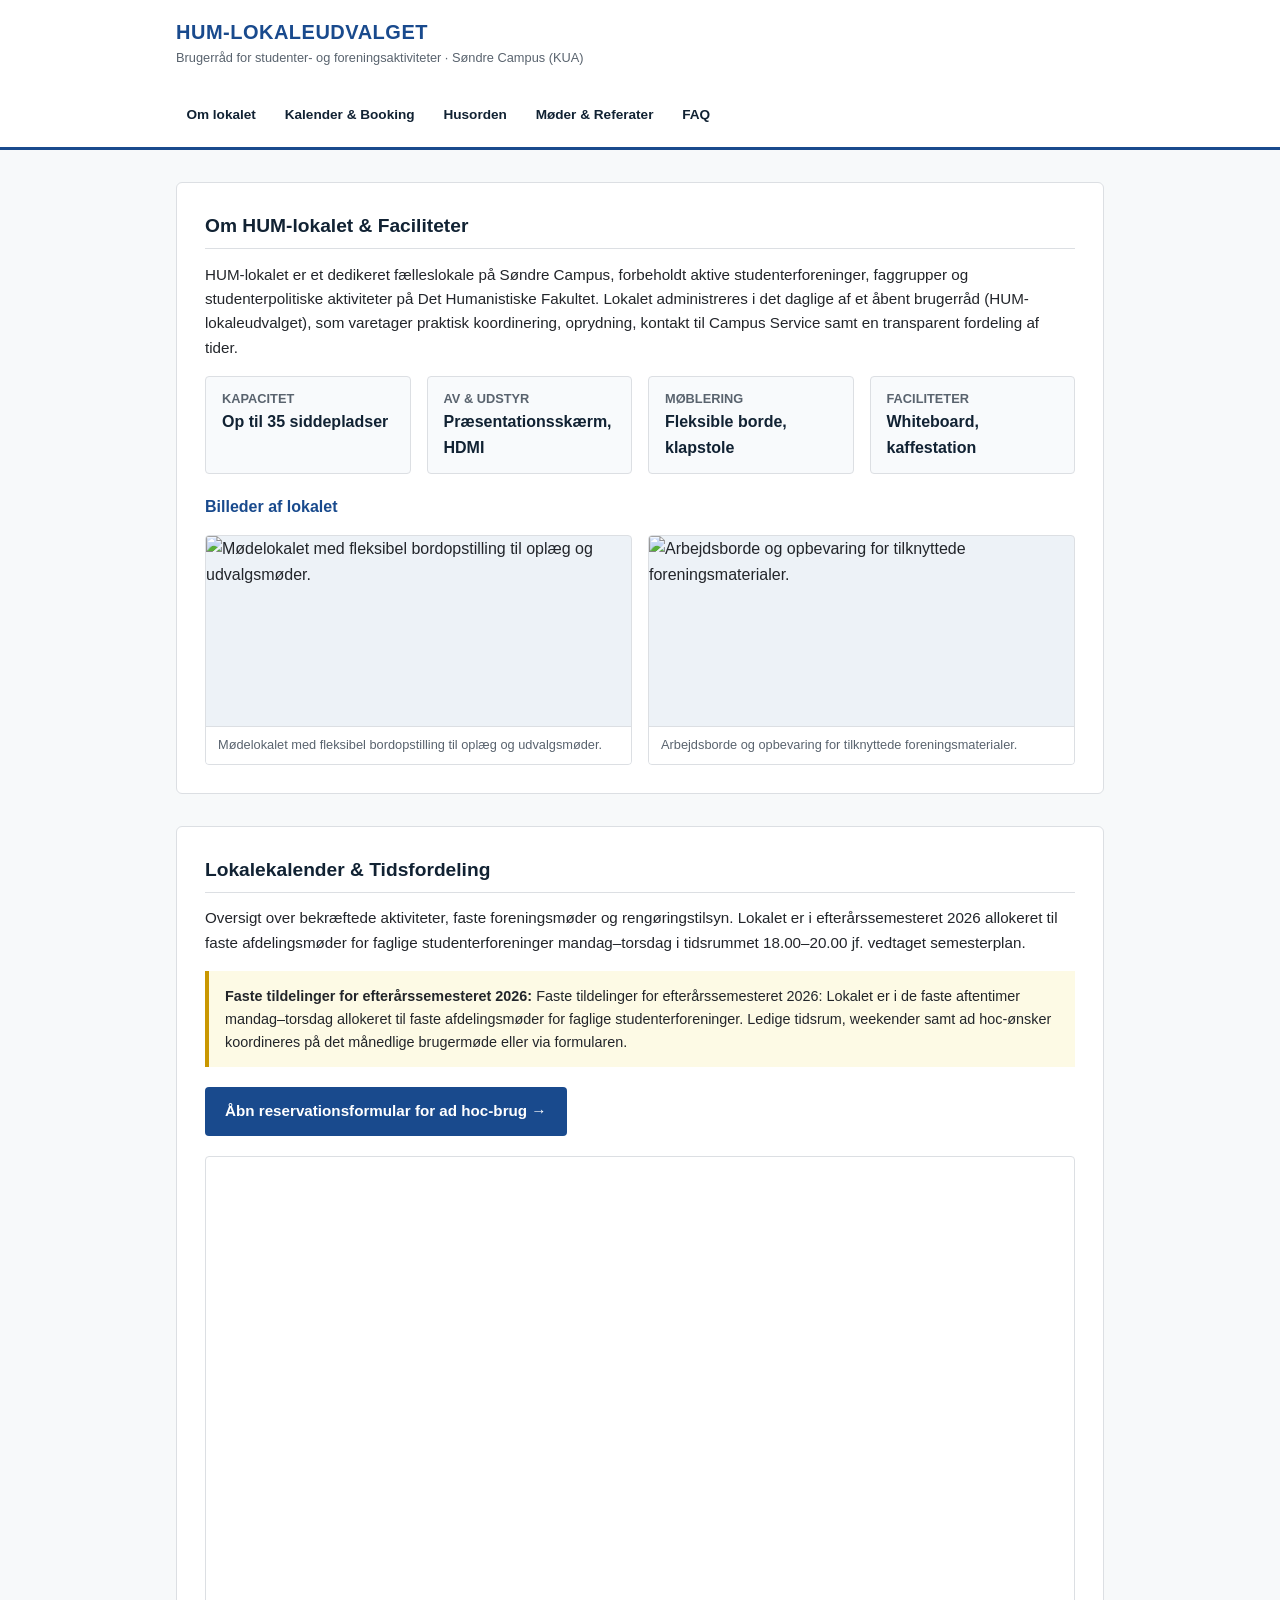
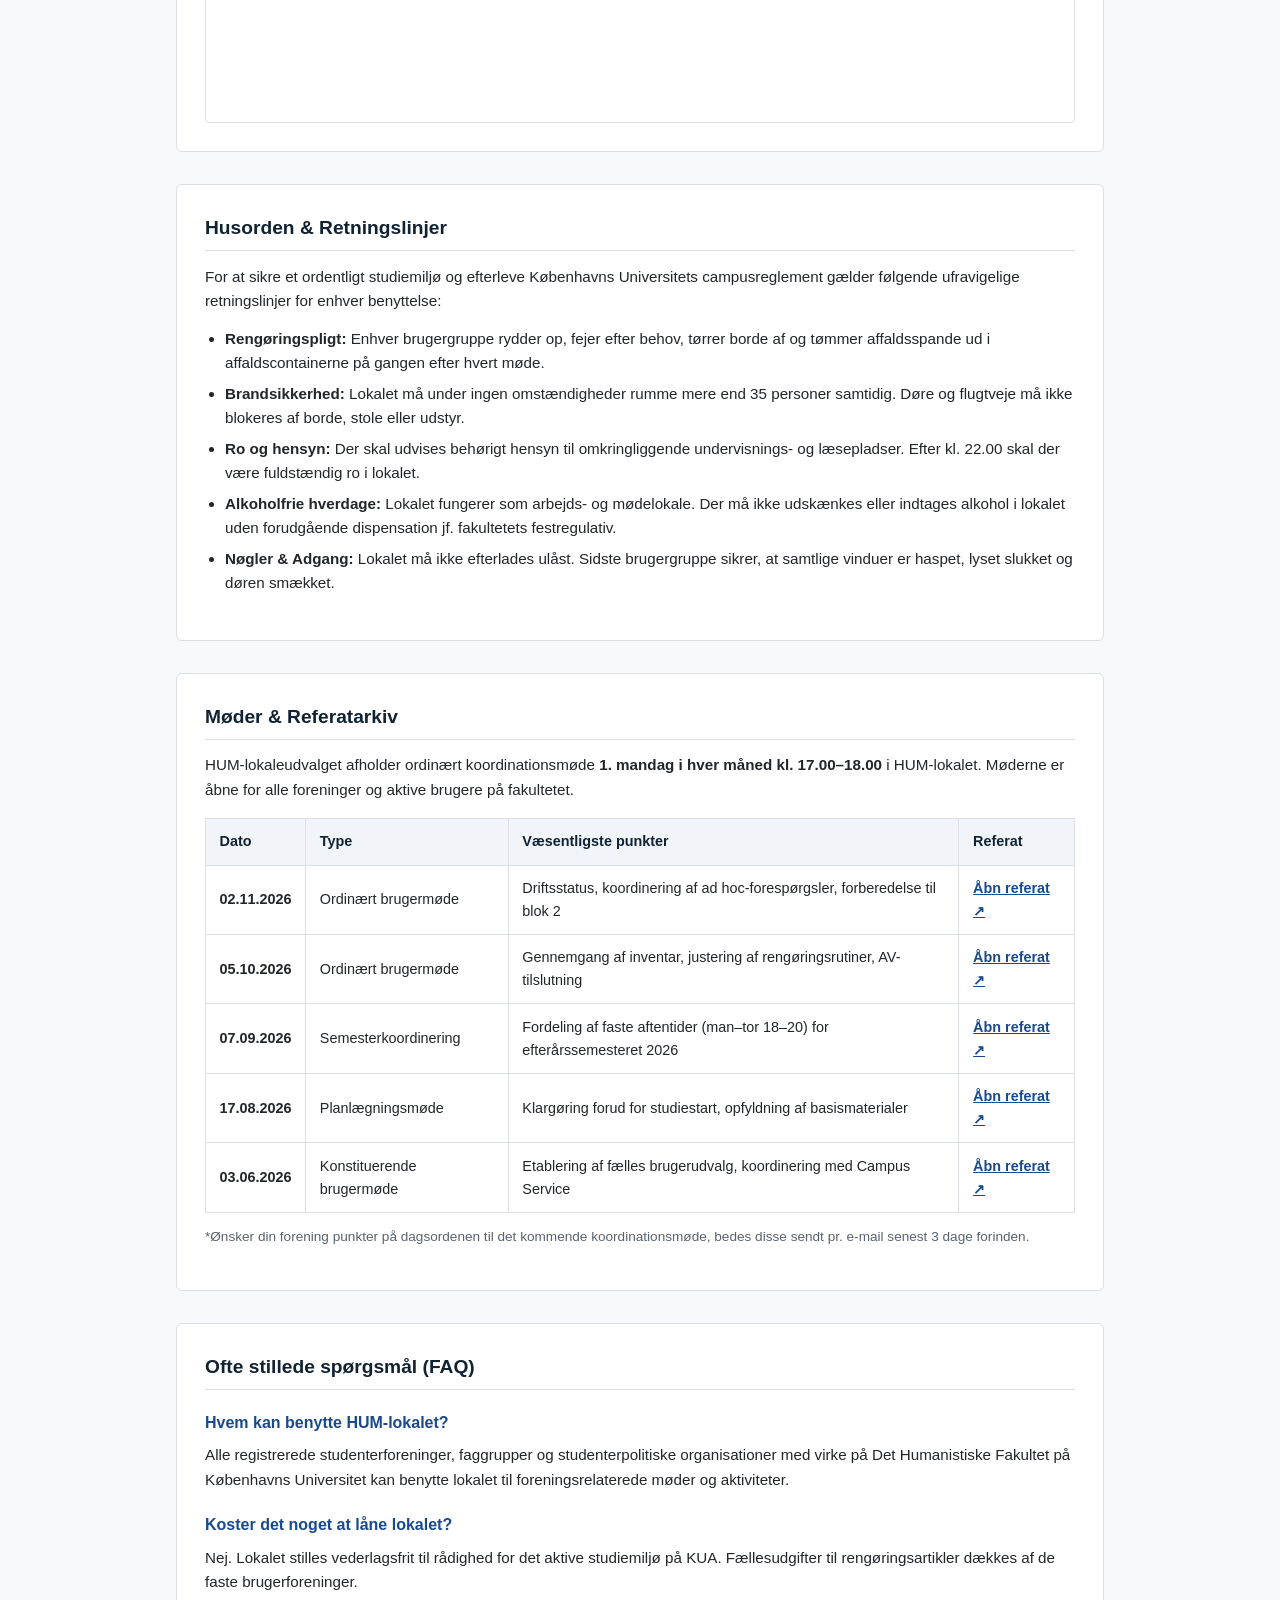
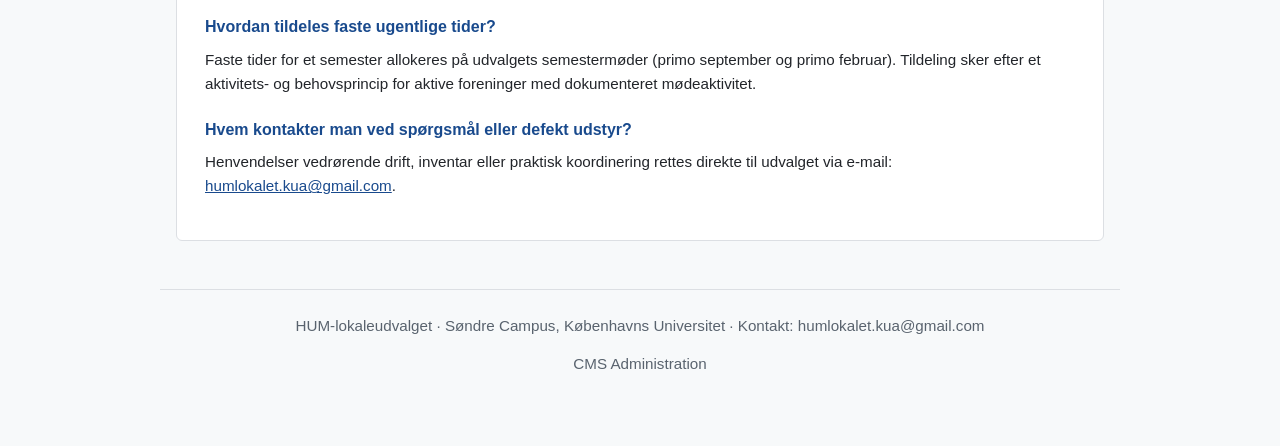
==== index.html @ 2a0978ea "Update index.html" ====
<!DOCTYPE html>
<html lang="da">
<head>
  <meta charset="UTF-8">
  <meta name="viewport" content="width=device-width, initial-scale=1.0">
  <title>HUM-lokaleudvalget | Søndre Campus (KUA)</title>
  <style>
    :root {
      --ku-blue: #194a8d;
      --ku-dark: #112233;
      --bg-light: #f7f9fa;
      --surface: #ffffff;
      --border: #dcdfe3;
      --text-main: #22252a;
      --text-muted: #59636e;
      --notice-bg: #fdfae5;
      --notice-border: #c99700;
    }

    * { box-sizing: border-box; margin: 0; padding: 0; }
    html { scroll-behavior: smooth; }
    body {
      font-family: -apple-system, BlinkMacSystemFont, "Segoe UI", Roboto, Helvetica, Arial, sans-serif;
      background-color: var(--bg-light);
      color: var(--text-main);
      line-height: 1.6;
    }

    /* HEADER & NAV */
    header {
      background: var(--surface);
      border-bottom: 3px solid var(--ku-blue);
      position: sticky;
      top: 0;
      z-index: 100;
    }
    .header-inner {
      max-width: 960px;
      margin: 0 auto;
      padding: 1rem;
      display: flex;
      justify-content: space-between;
      align-items: center;
      flex-wrap: wrap;
      gap: 1rem;
    }
    .brand h1 {
      font-size: 1.25rem;
      color: var(--ku-blue);
      text-transform: uppercase;
      letter-spacing: 0.5px;
      font-weight: 800;
    }
    .brand p {
      font-size: 0.8rem;
      color: var(--text-muted);
    }
    nav {
      display: flex;
      gap: 0.5rem;
      flex-wrap: wrap;
    }
    nav a {
      font-size: 0.85rem;
      color: var(--ku-dark);
      text-decoration: none;
      font-weight: 600;
      padding: 0.35rem 0.65rem;
      border-radius: 4px;
      transition: background 0.15s ease;
    }
    nav a:hover {
      background: #eef3f8;
      color: var(--ku-blue);
    }

    /* CONTAINER & CARDS */
    main {
      max-width: 960px;
      margin: 2rem auto;
      padding: 0 1rem;
      display: grid;
      grid-gap: 2rem;
    }
    .card {
      background: var(--surface);
      border: 1px solid var(--border);
      border-radius: 6px;
      padding: 1.75rem;
    }
    h2 {
      font-size: 1.2rem;
      color: var(--ku-dark);
      margin-bottom: 0.85rem;
      border-bottom: 1px solid var(--border);
      padding-bottom: 0.4rem;
    }
    h3 {
      font-size: 1rem;
      color: var(--ku-blue);
      margin: 1.25rem 0 0.5rem;
    }
    p { margin-bottom: 0.85rem; font-size: 0.95rem; }
    ul { margin: 0.5rem 0 1rem 1.25rem; font-size: 0.95rem; }
    li { margin-bottom: 0.4rem; }

    /* NOTICE BOX */
    .notice-box {
      background: var(--notice-bg);
      border-left: 4px solid var(--notice-border);
      padding: 0.85rem 1rem;
      font-size: 0.9rem;
      margin: 1rem 0;
    }

    /* SPECS GRID */
    .specs-grid {
      display: grid;
      grid-template-columns: repeat(auto-fit, minmax(200px, 1fr));
      gap: 1rem;
      margin: 1rem 0;
    }
    .spec-item {
      background: #f8fafc;
      border: 1px solid var(--border);
      padding: 0.75rem 1rem;
      border-radius: 4px;
    }
    .spec-item strong {
      display: block;
      font-size: 0.8rem;
      color: var(--text-muted);
      text-transform: uppercase;
    }
    .spec-item span {
      font-size: 1rem;
      font-weight: 600;
      color: var(--ku-dark);
    }

    /* GALLERI */
    .gallery-grid {
      display: grid;
      grid-template-columns: repeat(auto-fit, minmax(260px, 1fr));
      gap: 1rem;
      margin-top: 1rem;
    }
    .gallery-item {
      border: 1px solid var(--border);
      border-radius: 4px;
      overflow: hidden;
      background: #edf2f7;
    }
    .gallery-item img {
      width: 100%;
      height: 190px;
      object-fit: cover;
      display: block;
    }
    .gallery-item .caption {
      padding: 0.5rem 0.75rem;
      font-size: 0.8rem;
      color: var(--text-muted);
      background: var(--surface);
      border-top: 1px solid var(--border);
    }

    /* KALENDER */
    .calendar-container {
      position: relative;
      padding-bottom: 65%;
      height: 0;
      overflow: hidden;
      border-radius: 4px;
      border: 1px solid var(--border);
      margin-top: 1.25rem;
    }
    .calendar-container iframe {
      position: absolute;
      top: 0; left: 0; width: 100%; height: 100%; border: 0;
    }

    /* REFERATTABEL */
    .table-responsive {
      overflow-x: auto;
      margin-top: 1rem;
    }
    .meeting-table {
      width: 100%;
      border-collapse: collapse;
      font-size: 0.9rem;
      text-align: left;
    }
    .meeting-table th, .meeting-table td {
      border: 1px solid var(--border);
      padding: 0.7rem 0.85rem;
    }
    .meeting-table th {
      background: #f1f4f8;
      color: var(--ku-dark);
      font-weight: 700;
    }
    .meeting-table tr:hover {
      background: #fafbfc;
    }

    /* KNAPPER */
    .btn {
      display: inline-block;
      background: var(--ku-blue);
      color: #fff;
      padding: 0.75rem 1.25rem;
      text-decoration: none;
      border-radius: 4px;
      font-weight: 600;
      font-size: 0.95rem;
      transition: background 0.15s ease;
    }
    .btn:hover { background: #13386b; }

    footer {
      max-width: 960px;
      margin: 3rem auto 2rem;
      padding: 1.5rem 1rem;
      text-align: center;
      font-size: 0.85rem;
      color: var(--text-muted);
      border-top: 1px solid var(--border);
    }
    footer a {
      color: var(--text-muted);
      text-decoration: none;
    }
    footer a:hover {
      text-decoration: underline;
    }
  </style>
</head>
<body>

  <header>
    <div class="header-inner">
      <div class="brand">
        <h1>HUM-lokaleudvalget</h1>
        <p>Brugerråd for studenter- og foreningsaktiviteter · Søndre Campus (KUA)</p>
      </div>
      <nav>
        <a href="#om">Om lokalet</a>
        <a href="#kalender">Kalender & Booking</a>
        <a href="#reglement">Husorden</a>
        <a href="#referater">Møder & Referater</a>
        <a href="#faq">FAQ</a>
      </nav>
    </div>
  </header>

  <main>
    <!-- OM LOKALET & FACILITETER -->
    <section id="om" class="card">
      <h2>Om HUM-lokalet & Faciliteter</h2>
      <p>
        HUM-lokalet er et dedikeret fælleslokale på Søndre Campus, forbeholdt aktive studenterforeninger, faggrupper og studenterpolitiske aktiviteter på Det Humanistiske Fakultet. Lokalet administreres i det daglige af et åbent brugerråd (HUM-lokaleudvalget), som varetager praktisk koordinering, oprydning, kontakt til Campus Service samt en transparent fordeling af tider.
      </p>

      <div class="specs-grid">
        <div class="spec-item">
          <strong>Kapacitet</strong>
          <span>Op til 35 siddepladser</span>
        </div>
        <div class="spec-item">
          <strong>AV & Udstyr</strong>
          <span>Præsentationsskærm, HDMI</span>
        </div>
        <div class="spec-item">
          <strong>Møblering</strong>
          <span>Fleksible borde, klapstole</span>
        </div>
        <div class="spec-item">
          <strong>Faciliteter</strong>
          <span>Whiteboard, kaffestation</span>
        </div>
      </div>

      <h3>Billeder af lokalet</h3>
      <div class="gallery-grid" id="gallery-grid">
        <div class="gallery-item">
          <img src="https://images.unsplash.com/photo-1517502884422-41eaead166d4?auto=format&fit=crop&w=600&q=80" alt="Mødelokale opstilling">
          <div class="caption">Mødelokalet med fleksibel bordopstilling til oplæg og udvalgsmøder.</div>
        </div>
        <div class="gallery-item">
          <img src="https://images.unsplash.com/photo-1497366216548-37526070297c?auto=format&fit=crop&w=600&q=80" alt="Fællesareal">
          <div class="caption">Arbejdsborde og opbevaring for tilknyttede foreningsmaterialer.</div>
        </div>
      </div>
    </section>

    <!-- KALENDER OG BOOKING -->
    <section id="kalender" class="card">
      <h2>Lokalekalender & Tidsfordeling</h2>
      <p>
        Oversigt over bekræftede aktiviteter, faste foreningsmøder og rengøringstilsyn. Lokalet er i efterårssemesteret 2026 allokeret til faste afdelingsmøder for faglige studenterforeninger mandag–torsdag i tidsrummet 18.00–20.00 jf. vedtaget semesterplan.
      </p>
      
      <div class="notice-box" id="notice-box">
        <strong id="notice-header">Faste tildelinger for efterårssemesteret 2026:</strong> 
        <span id="notice-text">Lokalet er i de faste aftentimer mandag–torsdag allokeret til faste afdelingsmøder for faglige studenterforeninger. Ledige tidsrum, weekender samt ad hoc-ønsker koordineres på det månedlige brugermøde eller via formularen.</span>
      </div>

      <div style="margin: 1.25rem 0;">
        <a href="https://calendar.google.com" id="booking-btn" target="_blank" rel="noopener" class="btn">
          Åbn reservationsformular for ad hoc-brug →
        </a>
      </div>

      <div class="calendar-container">
        <iframe id="calendar-iframe" src="https://calendar.google.com/calendar/embed?src=humlokalet.kua%40gmail.com&ctz=Europe%2FCopenhagen" style="border: 0" width="800" height="600" frameborder="0" scrolling="no"></iframe>
      </div>
    </section>

    <!-- HUSORDEN OG REGLEMENT -->
    <section id="reglement" class="card">
      <h2>Husorden & Retningslinjer</h2>
      <p>For at sikre et ordentligt studiemiljø og efterleve Københavns Universitets campusreglement gælder følgende ufravigelige retningslinjer for enhver benyttelse:</p>
      <ul>
        <li><strong>Rengøringspligt:</strong> Enhver brugergruppe rydder op, fejer efter behov, tørrer borde af og tømmer affaldsspande ud i affaldscontainerne på gangen efter hvert møde.</li>
        <li><strong>Brandsikkerhed:</strong> Lokalet må under ingen omstændigheder rumme mere end 35 personer samtidig. Døre og flugtveje må ikke blokeres af borde, stole eller udstyr.</li>
        <li><strong>Ro og hensyn:</strong> Der skal udvises behørigt hensyn til omkringliggende undervisnings- og læsepladser. Efter kl. 22.00 skal der være fuldstændig ro i lokalet.</li>
        <li><strong>Alkoholfrie hverdage:</strong> Lokalet fungerer som arbejds- og mødelokale. Der må ikke udskænkes eller indtages alkohol i lokalet uden forudgående dispensation jf. fakultetets festregulativ.</li>
        <li><strong>Nøgler & Adgang:</strong> Lokalet må ikke efterlades ulåst. Sidste brugergruppe sikrer, at samtlige vinduer er haspet, lyset slukket og døren smækket.</li>
      </ul>
    </section>

    <!-- MØDER OG REFERATER -->
    <section id="referater" class="card">
      <h2>Møder & Referatarkiv</h2>
      <p>
        HUM-lokaleudvalget afholder ordinært koordinationsmøde <strong>1. mandag i hver måned kl. 17.00–18.00</strong> i HUM-lokalet. Møderne er åbne for alle foreninger og aktive brugere på fakultetet.
      </p>

      <div class="table-responsive">
        <table class="meeting-table">
          <thead>
            <tr>
              <th>Dato</th>
              <th>Type</th>
              <th>Væsentligste punkter</th>
              <th>Referat</th>
            </tr>
          </thead>
          <tbody id="referater-body">
            <tr>
              <td><strong>02.11.2026</strong></td>
              <td>Ordinært brugermøde</td>
              <td>Driftsstatus, koordinering af ad hoc-forespørgsler, forberedelse til blok 2</td>
              <td><a href="https://docs.google.com" target="_blank" rel="noopener" style="color: var(--ku-blue); font-weight: 600;">Åbn referat ↗</a></td>
            </tr>
            <tr>
              <td><strong>05.10.2026</strong></td>
              <td>Ordinært brugermøde</td>
              <td>Gennemgang af inventar, justering af rengøringsrutiner, AV-tilslutning</td>
              <td><a href="https://docs.google.com" target="_blank" rel="noopener" style="color: var(--ku-blue); font-weight: 600;">Åbn referat ↗</a></td>
            </tr>
            <tr>
              <td><strong>07.09.2026</strong></td>
              <td>Semesterkoordinering</td>
              <td>Fordeling af faste aftentider (man–tor 18–20) for efterårssemesteret 2026</td>
              <td><a href="https://docs.google.com" target="_blank" rel="noopener" style="color: var(--ku-blue); font-weight: 600;">Åbn referat ↗</a></td>
            </tr>
            <tr>
              <td><strong>17.08.2026</strong></td>
              <td>Planlægningsmøde</td>
              <td>Klargøring forud for studiestart, opfyldning af basismaterialer</td>
              <td><a href="https://docs.google.com" target="_blank" rel="noopener" style="color: var(--ku-blue); font-weight: 600;">Åbn referat ↗</a></td>
            </tr>
            <tr>
              <td><strong>03.06.2026</strong></td>
              <td>Konstituerende brugermøde</td>
              <td>Etablering af fælles brugerudvalg, koordinering med Campus Service</td>
              <td><a href="https://docs.google.com" target="_blank" rel="noopener" style="color: var(--ku-blue); font-weight: 600;">Åbn referat ↗</a></td>
            </tr>
          </tbody>
        </table>
      </div>
      <p style="font-size: 0.85rem; color: var(--text-muted); margin-top: 0.85rem;">
        *Ønsker din forening punkter på dagsordenen til det kommende koordinationsmøde, bedes disse sendt pr. e-mail senest 3 dage forinden.
      </p>
    </section>

    <!-- FAQ -->
    <section id="faq" class="card">
      <h2>Ofte stillede spørgsmål (FAQ)</h2>
      
      <h3>Hvem kan benytte HUM-lokalet?</h3>
      <p>Alle registrerede studenterforeninger, faggrupper og studenterpolitiske organisationer med virke på Det Humanistiske Fakultet på Københavns Universitet kan benytte lokalet til foreningsrelaterede møder og aktiviteter.</p>

      <h3>Koster det noget at låne lokalet?</h3>
      <p>Nej. Lokalet stilles vederlagsfrit til rådighed for det aktive studiemiljø på KUA. Fællesudgifter til rengøringsartikler dækkes af de faste brugerforeninger.</p>

      <h3>Hvordan tildeles faste ugentlige tider?</h3>
      <p>Faste tider for et semester allokeres på udvalgets semestermøder (primo september og primo februar). Tildeling sker efter et aktivitets- og behovsprincip for aktive foreninger med dokumenteret mødeaktivitet.</p>

      <h3>Hvem kontakter man ved spørgsmål eller defekt udstyr?</h3>
      <p>Henvendelser vedrørende drift, inventar eller praktisk koordinering rettes direkte til udvalget via e-mail: <a href="mailto:humlokalet.kua@gmail.com" style="color: var(--ku-blue);">humlokalet.kua@gmail.com</a>.</p>
    </section>
  </main>

  <footer>
    <p>HUM-lokaleudvalget · Søndre Campus, Københavns Universitet · Kontakt: humlokalet.kua@gmail.com</p>
    <p style="margin-top: 0.35rem;"><a href="./admin/">CMS Administration</a></p>
  </footer>

  <script>
    // Henter data fra content/data.json administreret via Sveltia CMS
    fetch('./content/data.json')
      .then(response => {
        if (!response.ok) throw new Error('Datafil ikke tilgængelig');
        return response.json();
      })
      .then(data => {
        // 1. Vigtig meddelelse
        if (data.notice && document.getElementById('notice-text')) {
          document.getElementById('notice-text').innerText = data.notice;
        }

        // 2. Bookinglink
        if (data.booking_url && document.getElementById('booking-btn')) {
          document.getElementById('booking-btn').href = data.booking_url;
        }

        // 3. Referatliste
        if (data.referater && data.referater.length > 0 && document.getElementById('referater-body')) {
          const tbody = document.getElementById('referater-body');
          tbody.innerHTML = data.referater.map(r => `
            <tr>
              <td><strong>${r.date}</strong></td>
              <td>${r.type}</td>
              <td>${r.summary}</td>
              <td><a href="${r.url}" target="_blank" rel="noopener" style="color: var(--ku-blue); font-weight: 600;">Åbn referat ↗</a></td>
            </tr>
          `).join('');
        }

        // 4. Billedgalleri
        if (data.gallery && data.gallery.length > 0 && document.getElementById('gallery-grid')) {
          const gallery = document.getElementById('gallery-grid');
          gallery.innerHTML = data.gallery.map(item => `
            <div class="gallery-item">
              <img src="${item.image}" alt="${item.caption || 'Foto af HUM-lokalet'}">
              <div class="caption">${item.caption || ''}</div>
            </div>
          `).join('');
        }
      })
      .catch(err => {
        // Kører fejlfrit videre med det indbyggede statiske HTML-indhold
        console.log('Viser statisk fallback-indhold:', err);
      });
  </script>

</body>
</html>
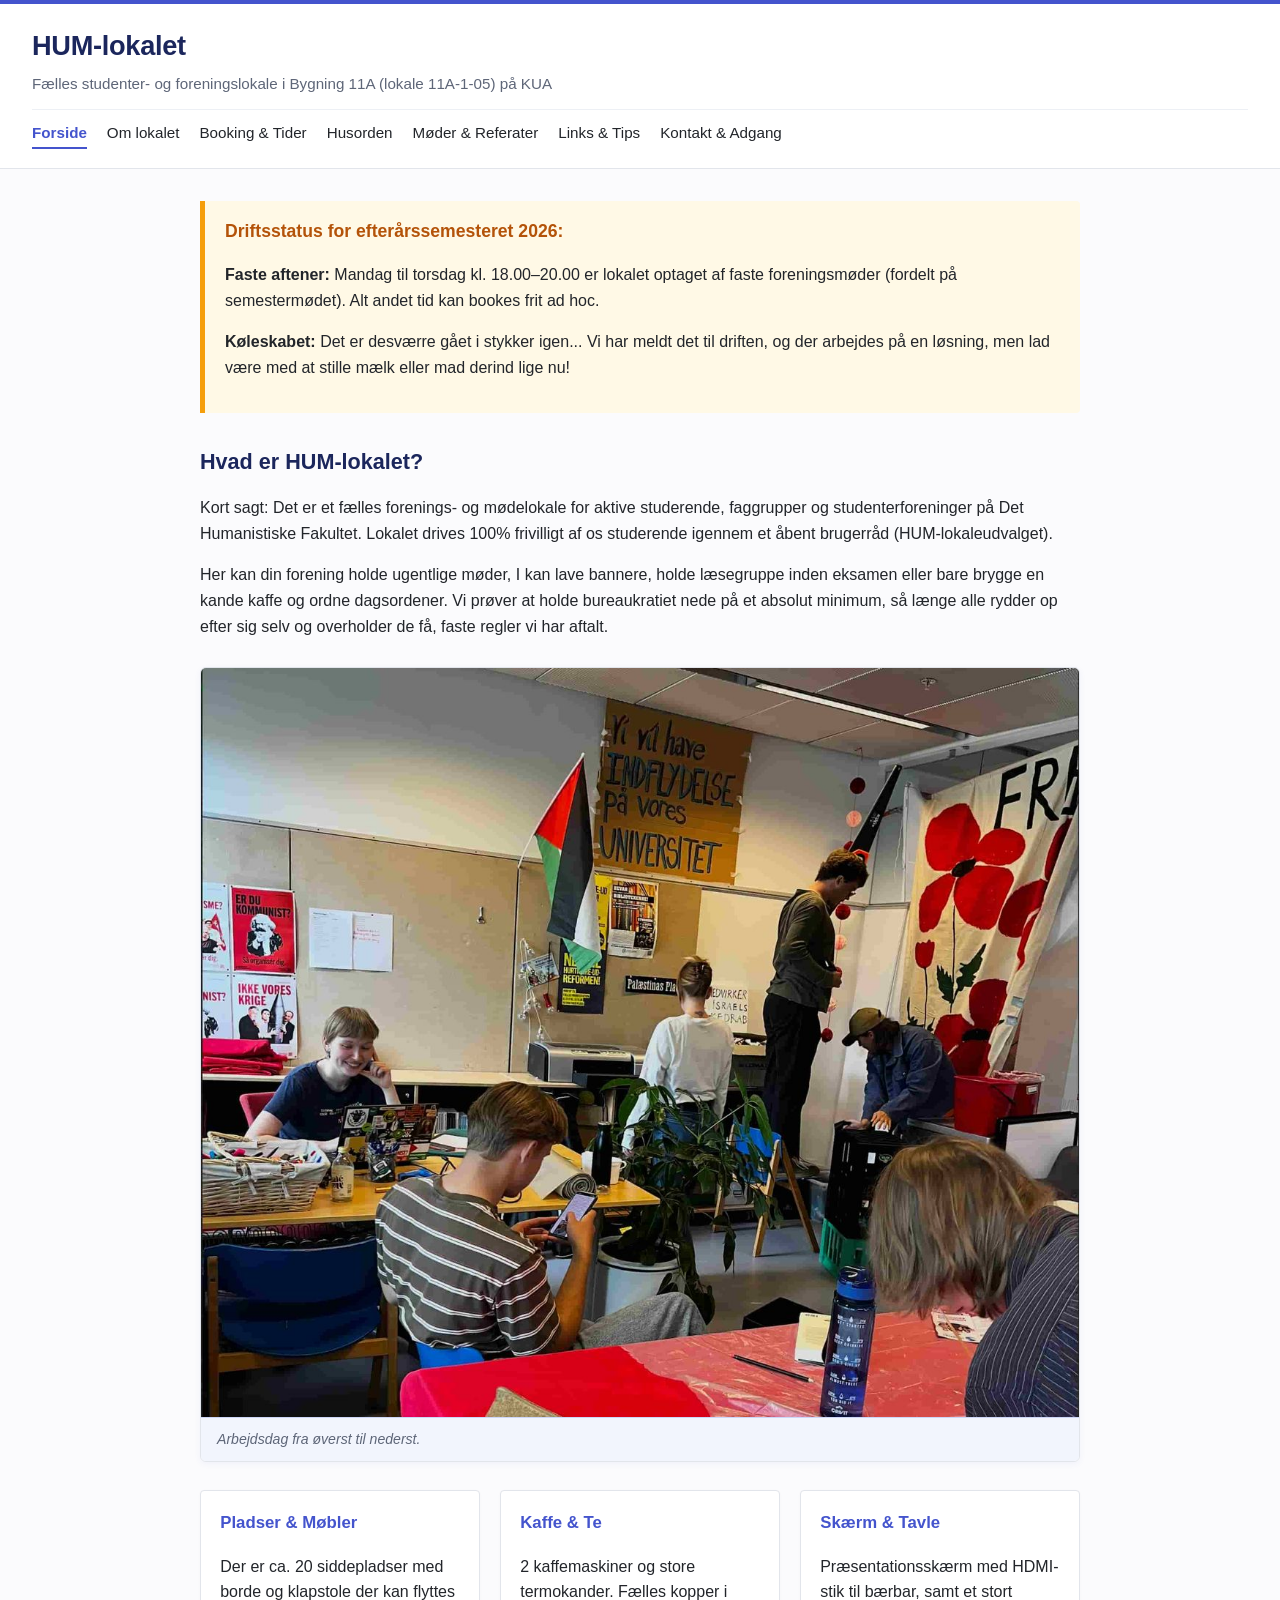
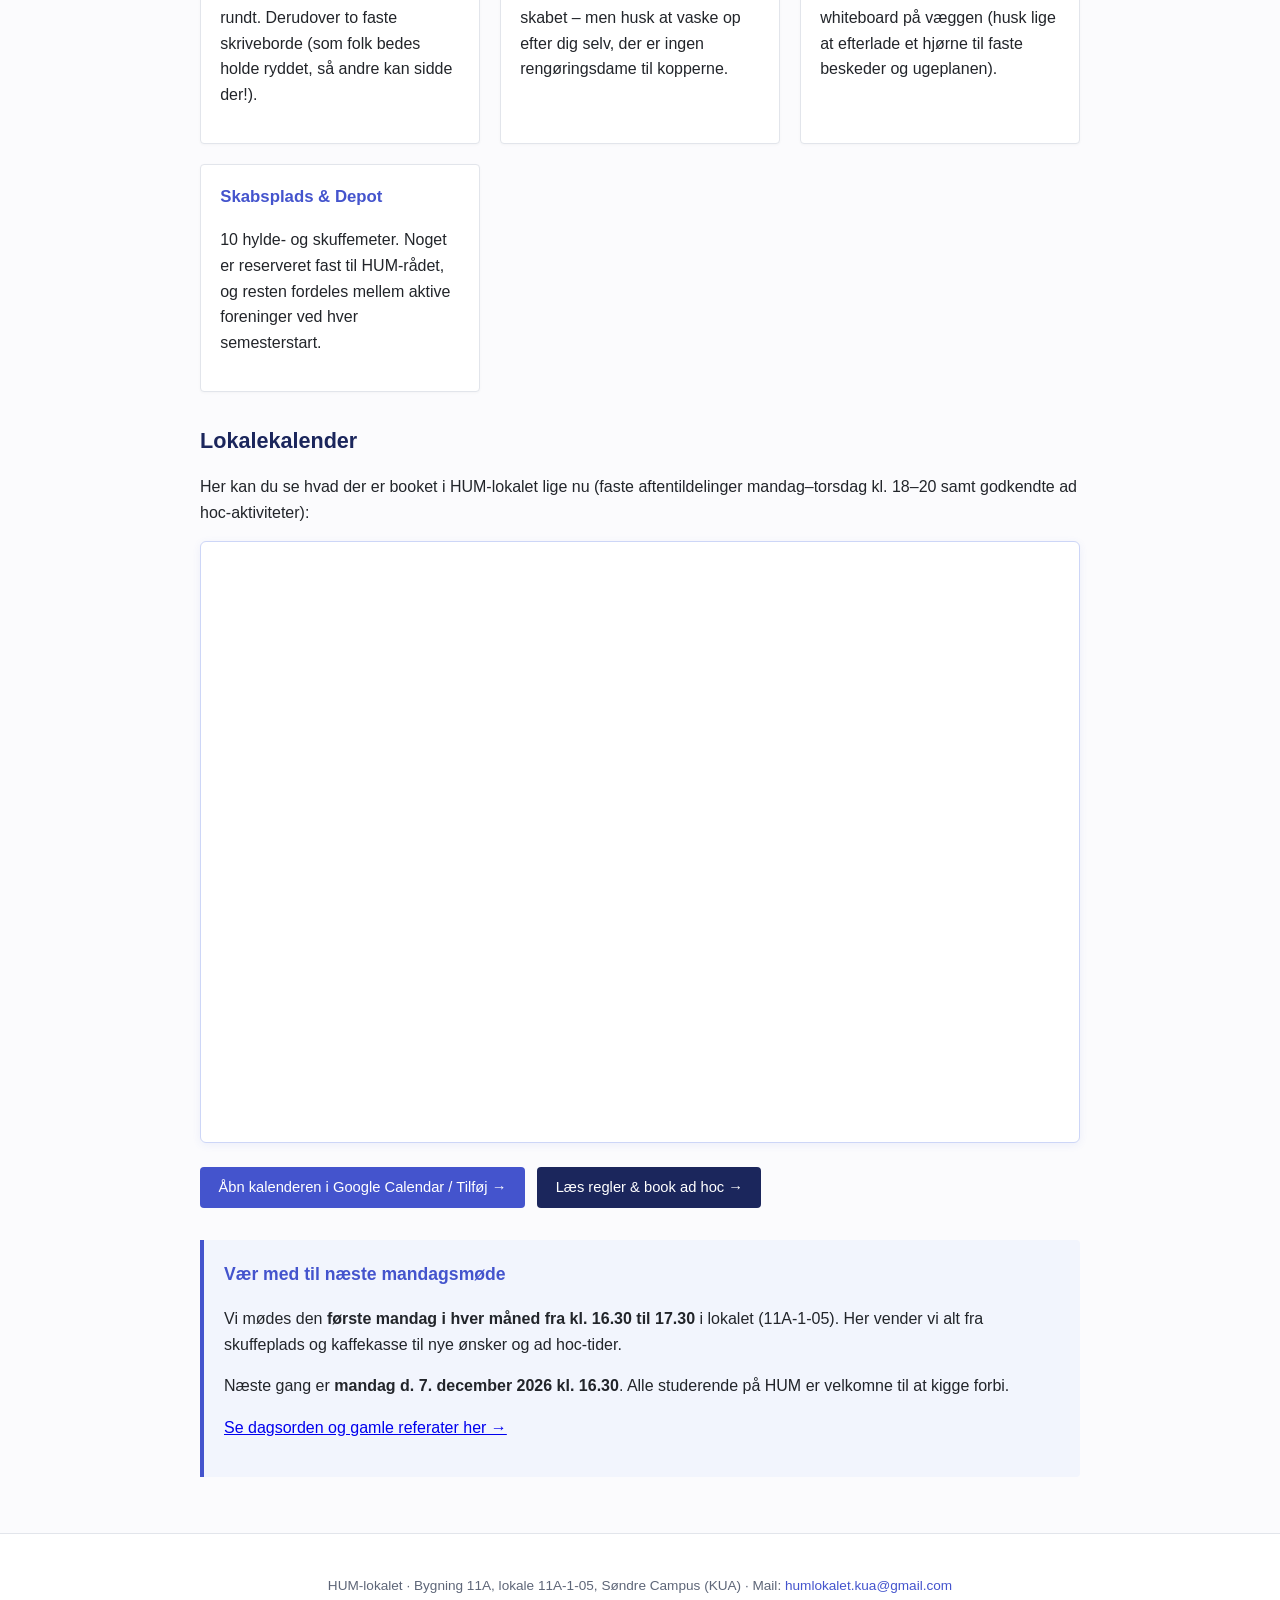
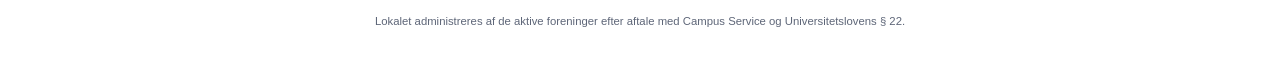
==== commit d99ae30e: "Etablér opdateret platform for HUM-lokalet (11A-1-05): flad struktur, blå visuel profil, integreret " ====
--- a/index.html
+++ b/index.html
@@ -2,460 +2,94 @@
 <html lang="da">
 <head>
   <meta charset="UTF-8">
+  <title>HUM-lokalet · Bygning 11A-1-05 · Søndre Campus (KUA)</title>
   <meta name="viewport" content="width=device-width, initial-scale=1.0">
-  <title>HUM-lokaleudvalget | Søndre Campus (KUA)</title>
-  <style>
-    :root {
-      --ku-blue: #194a8d;
-      --ku-dark: #112233;
-      --bg-light: #f7f9fa;
-      --surface: #ffffff;
-      --border: #dcdfe3;
-      --text-main: #22252a;
-      --text-muted: #59636e;
-      --notice-bg: #fdfae5;
-      --notice-border: #c99700;
-    }
-
-    * { box-sizing: border-box; margin: 0; padding: 0; }
-    html { scroll-behavior: smooth; }
-    body {
-      font-family: -apple-system, BlinkMacSystemFont, "Segoe UI", Roboto, Helvetica, Arial, sans-serif;
-      background-color: var(--bg-light);
-      color: var(--text-main);
-      line-height: 1.6;
-    }
-
-    /* HEADER & NAV */
-    header {
-      background: var(--surface);
-      border-bottom: 3px solid var(--ku-blue);
-      position: sticky;
-      top: 0;
-      z-index: 100;
-    }
-    .header-inner {
-      max-width: 960px;
-      margin: 0 auto;
-      padding: 1rem;
-      display: flex;
-      justify-content: space-between;
-      align-items: center;
-      flex-wrap: wrap;
-      gap: 1rem;
-    }
-    .brand h1 {
-      font-size: 1.25rem;
-      color: var(--ku-blue);
-      text-transform: uppercase;
-      letter-spacing: 0.5px;
-      font-weight: 800;
-    }
-    .brand p {
-      font-size: 0.8rem;
-      color: var(--text-muted);
-    }
-    nav {
-      display: flex;
-      gap: 0.5rem;
-      flex-wrap: wrap;
-    }
-    nav a {
-      font-size: 0.85rem;
-      color: var(--ku-dark);
-      text-decoration: none;
-      font-weight: 600;
-      padding: 0.35rem 0.65rem;
-      border-radius: 4px;
-      transition: background 0.15s ease;
-    }
-    nav a:hover {
-      background: #eef3f8;
-      color: var(--ku-blue);
-    }
-
-    /* CONTAINER & CARDS */
-    main {
-      max-width: 960px;
-      margin: 2rem auto;
-      padding: 0 1rem;
-      display: grid;
-      grid-gap: 2rem;
-    }
-    .card {
-      background: var(--surface);
-      border: 1px solid var(--border);
-      border-radius: 6px;
-      padding: 1.75rem;
-    }
-    h2 {
-      font-size: 1.2rem;
-      color: var(--ku-dark);
-      margin-bottom: 0.85rem;
-      border-bottom: 1px solid var(--border);
-      padding-bottom: 0.4rem;
-    }
-    h3 {
-      font-size: 1rem;
-      color: var(--ku-blue);
-      margin: 1.25rem 0 0.5rem;
-    }
-    p { margin-bottom: 0.85rem; font-size: 0.95rem; }
-    ul { margin: 0.5rem 0 1rem 1.25rem; font-size: 0.95rem; }
-    li { margin-bottom: 0.4rem; }
-
-    /* NOTICE BOX */
-    .notice-box {
-      background: var(--notice-bg);
-      border-left: 4px solid var(--notice-border);
-      padding: 0.85rem 1rem;
-      font-size: 0.9rem;
-      margin: 1rem 0;
-    }
-
-    /* SPECS GRID */
-    .specs-grid {
-      display: grid;
-      grid-template-columns: repeat(auto-fit, minmax(200px, 1fr));
-      gap: 1rem;
-      margin: 1rem 0;
-    }
-    .spec-item {
-      background: #f8fafc;
-      border: 1px solid var(--border);
-      padding: 0.75rem 1rem;
-      border-radius: 4px;
-    }
-    .spec-item strong {
-      display: block;
-      font-size: 0.8rem;
-      color: var(--text-muted);
-      text-transform: uppercase;
-    }
-    .spec-item span {
-      font-size: 1rem;
-      font-weight: 600;
-      color: var(--ku-dark);
-    }
-
-    /* GALLERI */
-    .gallery-grid {
-      display: grid;
-      grid-template-columns: repeat(auto-fit, minmax(260px, 1fr));
-      gap: 1rem;
-      margin-top: 1rem;
-    }
-    .gallery-item {
-      border: 1px solid var(--border);
-      border-radius: 4px;
-      overflow: hidden;
-      background: #edf2f7;
-    }
-    .gallery-item img {
-      width: 100%;
-      height: 190px;
-      object-fit: cover;
-      display: block;
-    }
-    .gallery-item .caption {
-      padding: 0.5rem 0.75rem;
-      font-size: 0.8rem;
-      color: var(--text-muted);
-      background: var(--surface);
-      border-top: 1px solid var(--border);
-    }
-
-    /* KALENDER */
-    .calendar-container {
-      position: relative;
-      padding-bottom: 65%;
-      height: 0;
-      overflow: hidden;
-      border-radius: 4px;
-      border: 1px solid var(--border);
-      margin-top: 1.25rem;
-    }
-    .calendar-container iframe {
-      position: absolute;
-      top: 0; left: 0; width: 100%; height: 100%; border: 0;
-    }
-
-    /* REFERATTABEL */
-    .table-responsive {
-      overflow-x: auto;
-      margin-top: 1rem;
-    }
-    .meeting-table {
-      width: 100%;
-      border-collapse: collapse;
-      font-size: 0.9rem;
-      text-align: left;
-    }
-    .meeting-table th, .meeting-table td {
-      border: 1px solid var(--border);
-      padding: 0.7rem 0.85rem;
-    }
-    .meeting-table th {
-      background: #f1f4f8;
-      color: var(--ku-dark);
-      font-weight: 700;
-    }
-    .meeting-table tr:hover {
-      background: #fafbfc;
-    }
-
-    /* KNAPPER */
-    .btn {
-      display: inline-block;
-      background: var(--ku-blue);
-      color: #fff;
-      padding: 0.75rem 1.25rem;
-      text-decoration: none;
-      border-radius: 4px;
-      font-weight: 600;
-      font-size: 0.95rem;
-      transition: background 0.15s ease;
-    }
-    .btn:hover { background: #13386b; }
-
-    footer {
-      max-width: 960px;
-      margin: 3rem auto 2rem;
-      padding: 1.5rem 1rem;
-      text-align: center;
-      font-size: 0.85rem;
-      color: var(--text-muted);
-      border-top: 1px solid var(--border);
-    }
-    footer a {
-      color: var(--text-muted);
-      text-decoration: none;
-    }
-    footer a:hover {
-      text-decoration: underline;
-    }
-  </style>
+  <link rel="stylesheet" href="/css/style.css">
 </head>
 <body>
 
   <header>
     <div class="header-inner">
-      <div class="brand">
-        <h1>HUM-lokaleudvalget</h1>
-        <p>Brugerråd for studenter- og foreningsaktiviteter · Søndre Campus (KUA)</p>
-      </div>
-      <nav>
-        <a href="#om">Om lokalet</a>
-        <a href="#kalender">Kalender & Booking</a>
-        <a href="#reglement">Husorden</a>
-        <a href="#referater">Møder & Referater</a>
-        <a href="#faq">FAQ</a>
-      </nav>
+      <h1>HUM-lokalet</h1>
+      <p class="tagline">Fælles studenter- og foreningslokale i Bygning 11A (lokale 11A-1-05) på KUA</p>
     </div>
+    <nav>
+      <a href="/" class="active">Forside</a>
+      <a href="/om/">Om lokalet</a>
+      <a href="/booking/">Booking & Tider</a>
+      <a href="/husorden/">Husorden</a>
+      <a href="/moeder/">Møder & Referater</a>
+      <a href="/ressourcer/">Links & Tips</a>
+      <a href="/kontakt/">Kontakt & Adgang</a>
+    </nav>
   </header>
 
   <main>
-    <!-- OM LOKALET & FACILITETER -->
-    <section id="om" class="card">
-      <h2>Om HUM-lokalet & Faciliteter</h2>
-      <p>
-        HUM-lokalet er et dedikeret fælleslokale på Søndre Campus, forbeholdt aktive studenterforeninger, faggrupper og studenterpolitiske aktiviteter på Det Humanistiske Fakultet. Lokalet administreres i det daglige af et åbent brugerråd (HUM-lokaleudvalget), som varetager praktisk koordinering, oprydning, kontakt til Campus Service samt en transparent fordeling af tider.
-      </p>
+    <!-- Gul driftsboks til hverdagsbeskeder -->
+    <div class="notice-box">
+      <h3>Driftsstatus for efterårssemesteret 2026:</h3>
+      <p><strong>Faste aftener:</strong> Mandag til torsdag kl. 18.00–20.00 er lokalet optaget af faste foreningsmøder (fordelt på semestermødet). Alt andet tid kan bookes frit ad hoc.</p>
+      <p><strong>Køleskabet:</strong> Det er desværre gået i stykker igen... Vi har meldt det til driften, og der arbejdes på en løsning, men lad være med at stille mælk eller mad derind lige nu!</p>
+    </div>
 
-      <div class="specs-grid">
-        <div class="spec-item">
-          <strong>Kapacitet</strong>
-          <span>Op til 35 siddepladser</span>
-        </div>
-        <div class="spec-item">
-          <strong>AV & Udstyr</strong>
-          <span>Præsentationsskærm, HDMI</span>
-        </div>
-        <div class="spec-item">
-          <strong>Møblering</strong>
-          <span>Fleksible borde, klapstole</span>
-        </div>
-        <div class="spec-item">
-          <strong>Faciliteter</strong>
-          <span>Whiteboard, kaffestation</span>
-        </div>
+    <section>
+      <h2>Hvad er HUM-lokalet?</h2>
+      <p>Kort sagt: Det er et fælles forenings- og mødelokale for aktive studerende, faggrupper og studenterforeninger på Det Humanistiske Fakultet. Lokalet drives 100% frivilligt af os studerende igennem et åbent brugerråd (HUM-lokaleudvalget).</p>
+      <p>Her kan din forening holde ugentlige møder, I kan lave bannere, holde læsegruppe inden eksamen eller bare brygge en kande kaffe og ordne dagsordener. Vi prøver at holde bureaukratiet nede på et absolut minimum, så længe alle rydder op efter sig selv og overholder de få, faste regler vi har aftalt.</p>
+    </section>
+
+    <!-- Billede fra lokalet -->
+    <figure class="featured-image">
+      <img src="/img/uploads/img02.jpg" alt="Arbejdsdag fra øverst til nederst.">
+      <figcaption>Arbejdsdag fra øverst til nederst.</figcaption>
+    </figure>
+
+    <section class="boxes-grid">
+      <div class="box">
+        <h3>Pladser & Møbler</h3>
+        <p>Der er ca. 20 siddepladser med borde og klapstole der kan flyttes rundt. Derudover to faste skriveborde (som folk bedes holde ryddet, så andre kan sidde der!).</p>
       </div>
-
-      <h3>Billeder af lokalet</h3>
-      <div class="gallery-grid" id="gallery-grid">
-        <div class="gallery-item">
-          <img src="https://images.unsplash.com/photo-1517502884422-41eaead166d4?auto=format&fit=crop&w=600&q=80" alt="Mødelokale opstilling">
-          <div class="caption">Mødelokalet med fleksibel bordopstilling til oplæg og udvalgsmøder.</div>
-        </div>
-        <div class="gallery-item">
-          <img src="https://images.unsplash.com/photo-1497366216548-37526070297c?auto=format&fit=crop&w=600&q=80" alt="Fællesareal">
-          <div class="caption">Arbejdsborde og opbevaring for tilknyttede foreningsmaterialer.</div>
-        </div>
+      <div class="box">
+        <h3>Kaffe & Te</h3>
+        <p>2 kaffemaskiner og store termokander. Fælles kopper i skabet – men husk at vaske op efter dig selv, der er ingen rengøringsdame til kopperne.</p>
+      </div>
+      <div class="box">
+        <h3>Skærm & Tavle</h3>
+        <p>Præsentationsskærm med HDMI-stik til bærbar, samt et stort whiteboard på væggen (husk lige at efterlade et hjørne til faste beskeder og ugeplanen).</p>
+      </div>
+      <div class="box">
+        <h3>Skabsplads & Depot</h3>
+        <p>10 hylde- og skuffemeter. Noget er reserveret fast til HUM-rådet, og resten fordeles mellem aktive foreninger ved hver semesterstart.</p>
       </div>
     </section>
 
-    <!-- KALENDER OG BOOKING -->
-    <section id="kalender" class="card">
-      <h2>Lokalekalender & Tidsfordeling</h2>
-      <p>
-        Oversigt over bekræftede aktiviteter, faste foreningsmøder og rengøringstilsyn. Lokalet er i efterårssemesteret 2026 allokeret til faste afdelingsmøder for faglige studenterforeninger mandag–torsdag i tidsrummet 18.00–20.00 jf. vedtaget semesterplan.
-      </p>
+    <!-- Konkret Google Kalender direkte på forsiden -->
+    <section class="calendar-section">
+      <h2>Lokalekalender</h2>
+      <p>Her kan du se hvad der er booket i HUM-lokalet lige nu (faste aftentildelinger mandag–torsdag kl. 18–20 samt godkendte ad hoc-aktiviteter):</p>
       
-      <div class="notice-box" id="notice-box">
-        <strong id="notice-header">Faste tildelinger for efterårssemesteret 2026:</strong> 
-        <span id="notice-text">Lokalet er i de faste aftentimer mandag–torsdag allokeret til faste afdelingsmøder for faglige studenterforeninger. Ledige tidsrum, weekender samt ad hoc-ønsker koordineres på det månedlige brugermøde eller via formularen.</span>
+      <div class="calendar-wrapper">
+        <iframe src="https://calendar.google.com/calendar/embed?src=humlokalet.kua%40gmail.com&ctz=Europe%2FCopenhagen" style="border: 0" width="100%" height="600" frameborder="0" scrolling="no"></iframe>
       </div>
-
-      <div style="margin: 1.25rem 0;">
-        <a href="https://calendar.google.com" id="booking-btn" target="_blank" rel="noopener" class="btn">
-          Åbn reservationsformular for ad hoc-brug →
-        </a>
-      </div>
-
-      <div class="calendar-container">
-        <iframe id="calendar-iframe" src="https://calendar.google.com/calendar/embed?src=humlokalet.kua%40gmail.com&ctz=Europe%2FCopenhagen" style="border: 0" width="800" height="600" frameborder="0" scrolling="no"></iframe>
-      </div>
-    </section>
-
-    <!-- HUSORDEN OG REGLEMENT -->
-    <section id="reglement" class="card">
-      <h2>Husorden & Retningslinjer</h2>
-      <p>For at sikre et ordentligt studiemiljø og efterleve Københavns Universitets campusreglement gælder følgende ufravigelige retningslinjer for enhver benyttelse:</p>
-      <ul>
-        <li><strong>Rengøringspligt:</strong> Enhver brugergruppe rydder op, fejer efter behov, tørrer borde af og tømmer affaldsspande ud i affaldscontainerne på gangen efter hvert møde.</li>
-        <li><strong>Brandsikkerhed:</strong> Lokalet må under ingen omstændigheder rumme mere end 35 personer samtidig. Døre og flugtveje må ikke blokeres af borde, stole eller udstyr.</li>
-        <li><strong>Ro og hensyn:</strong> Der skal udvises behørigt hensyn til omkringliggende undervisnings- og læsepladser. Efter kl. 22.00 skal der være fuldstændig ro i lokalet.</li>
-        <li><strong>Alkoholfrie hverdage:</strong> Lokalet fungerer som arbejds- og mødelokale. Der må ikke udskænkes eller indtages alkohol i lokalet uden forudgående dispensation jf. fakultetets festregulativ.</li>
-        <li><strong>Nøgler & Adgang:</strong> Lokalet må ikke efterlades ulåst. Sidste brugergruppe sikrer, at samtlige vinduer er haspet, lyset slukket og døren smækket.</li>
-      </ul>
-    </section>
-
-    <!-- MØDER OG REFERATER -->
-    <section id="referater" class="card">
-      <h2>Møder & Referatarkiv</h2>
-      <p>
-        HUM-lokaleudvalget afholder ordinært koordinationsmøde <strong>1. mandag i hver måned kl. 17.00–18.00</strong> i HUM-lokalet. Møderne er åbne for alle foreninger og aktive brugere på fakultetet.
-      </p>
-
-      <div class="table-responsive">
-        <table class="meeting-table">
-          <thead>
-            <tr>
-              <th>Dato</th>
-              <th>Type</th>
-              <th>Væsentligste punkter</th>
-              <th>Referat</th>
-            </tr>
-          </thead>
-          <tbody id="referater-body">
-            <tr>
-              <td><strong>02.11.2026</strong></td>
-              <td>Ordinært brugermøde</td>
-              <td>Driftsstatus, koordinering af ad hoc-forespørgsler, forberedelse til blok 2</td>
-              <td><a href="https://docs.google.com" target="_blank" rel="noopener" style="color: var(--ku-blue); font-weight: 600;">Åbn referat ↗</a></td>
-            </tr>
-            <tr>
-              <td><strong>05.10.2026</strong></td>
-              <td>Ordinært brugermøde</td>
-              <td>Gennemgang af inventar, justering af rengøringsrutiner, AV-tilslutning</td>
-              <td><a href="https://docs.google.com" target="_blank" rel="noopener" style="color: var(--ku-blue); font-weight: 600;">Åbn referat ↗</a></td>
-            </tr>
-            <tr>
-              <td><strong>07.09.2026</strong></td>
-              <td>Semesterkoordinering</td>
-              <td>Fordeling af faste aftentider (man–tor 18–20) for efterårssemesteret 2026</td>
-              <td><a href="https://docs.google.com" target="_blank" rel="noopener" style="color: var(--ku-blue); font-weight: 600;">Åbn referat ↗</a></td>
-            </tr>
-            <tr>
-              <td><strong>17.08.2026</strong></td>
-              <td>Planlægningsmøde</td>
-              <td>Klargøring forud for studiestart, opfyldning af basismaterialer</td>
-              <td><a href="https://docs.google.com" target="_blank" rel="noopener" style="color: var(--ku-blue); font-weight: 600;">Åbn referat ↗</a></td>
-            </tr>
-            <tr>
-              <td><strong>03.06.2026</strong></td>
-              <td>Konstituerende brugermøde</td>
-              <td>Etablering af fælles brugerudvalg, koordinering med Campus Service</td>
-              <td><a href="https://docs.google.com" target="_blank" rel="noopener" style="color: var(--ku-blue); font-weight: 600;">Åbn referat ↗</a></td>
-            </tr>
-          </tbody>
-        </table>
-      </div>
-      <p style="font-size: 0.85rem; color: var(--text-muted); margin-top: 0.85rem;">
-        *Ønsker din forening punkter på dagsordenen til det kommende koordinationsmøde, bedes disse sendt pr. e-mail senest 3 dage forinden.
+      
+      <p style="margin-top: 0.75rem;">
+        <a href="https://calendar.google.com/calendar/u/0?cid=aHVtbG9rYWxldC5rdWFAZ21haWwuY29t" target="_blank" rel="noopener" class="btn">Åbn kalenderen i Google Calendar / Tilføj →</a>
+        <a href="/booking/" class="btn" style="background: var(--dark-blue); margin-left: 0.5rem;">Læs regler & book ad hoc →</a>
       </p>
     </section>
 
-    <!-- FAQ -->
-    <section id="faq" class="card">
-      <h2>Ofte stillede spørgsmål (FAQ)</h2>
-      
-      <h3>Hvem kan benytte HUM-lokalet?</h3>
-      <p>Alle registrerede studenterforeninger, faggrupper og studenterpolitiske organisationer med virke på Det Humanistiske Fakultet på Københavns Universitet kan benytte lokalet til foreningsrelaterede møder og aktiviteter.</p>
-
-      <h3>Koster det noget at låne lokalet?</h3>
-      <p>Nej. Lokalet stilles vederlagsfrit til rådighed for det aktive studiemiljø på KUA. Fællesudgifter til rengøringsartikler dækkes af de faste brugerforeninger.</p>
-
-      <h3>Hvordan tildeles faste ugentlige tider?</h3>
-      <p>Faste tider for et semester allokeres på udvalgets semestermøder (primo september og primo februar). Tildeling sker efter et aktivitets- og behovsprincip for aktive foreninger med dokumenteret mødeaktivitet.</p>
-
-      <h3>Hvem kontakter man ved spørgsmål eller defekt udstyr?</h3>
-      <p>Henvendelser vedrørende drift, inventar eller praktisk koordinering rettes direkte til udvalget via e-mail: <a href="mailto:humlokalet.kua@gmail.com" style="color: var(--ku-blue);">humlokalet.kua@gmail.com</a>.</p>
+    <section class="meeting-callout">
+      <h3>Vær med til næste mandagsmøde</h3>
+      <p>Vi mødes den <strong>første mandag i hver måned fra kl. 16.30 til 17.30</strong> i lokalet (11A-1-05). Her vender vi alt fra skuffeplads og kaffekasse til nye ønsker og ad hoc-tider.</p>
+      <p>Næste gang er <strong>mandag d. 7. december 2026 kl. 16.30</strong>. Alle studerende på HUM er velkomne til at kigge forbi.</p>
+      <p><a href="/moeder/">Se dagsorden og gamle referater her →</a></p>
     </section>
   </main>
 
   <footer>
-    <p>HUM-lokaleudvalget · Søndre Campus, Københavns Universitet · Kontakt: humlokalet.kua@gmail.com</p>
-    <p style="margin-top: 0.35rem;"><a href="./admin/">CMS Administration</a></p>
+    <p>HUM-lokalet · Bygning 11A, lokale 11A-1-05, Søndre Campus (KUA) · Mail: <a href="mailto:humlokalet.kua@gmail.com">humlokalet.kua@gmail.com</a></p>
+    <p><small>Lokalet administreres af de aktive foreninger efter aftale med Campus Service og Universitetslovens § 22.</small></p>
   </footer>
-
-  <script>
-    // Henter data fra content/data.json administreret via Sveltia CMS
-    fetch('./content/data.json')
-      .then(response => {
-        if (!response.ok) throw new Error('Datafil ikke tilgængelig');
-        return response.json();
-      })
-      .then(data => {
-        // 1. Vigtig meddelelse
-        if (data.notice && document.getElementById('notice-text')) {
-          document.getElementById('notice-text').innerText = data.notice;
-        }
-
-        // 2. Bookinglink
-        if (data.booking_url && document.getElementById('booking-btn')) {
-          document.getElementById('booking-btn').href = data.booking_url;
-        }
-
-        // 3. Referatliste
-        if (data.referater && data.referater.length > 0 && document.getElementById('referater-body')) {
-          const tbody = document.getElementById('referater-body');
-          tbody.innerHTML = data.referater.map(r => `
-            <tr>
-              <td><strong>${r.date}</strong></td>
-              <td>${r.type}</td>
-              <td>${r.summary}</td>
-              <td><a href="${r.url}" target="_blank" rel="noopener" style="color: var(--ku-blue); font-weight: 600;">Åbn referat ↗</a></td>
-            </tr>
-          `).join('');
-        }
-
-        // 4. Billedgalleri
-        if (data.gallery && data.gallery.length > 0 && document.getElementById('gallery-grid')) {
-          const gallery = document.getElementById('gallery-grid');
-          gallery.innerHTML = data.gallery.map(item => `
-            <div class="gallery-item">
-              <img src="${item.image}" alt="${item.caption || 'Foto af HUM-lokalet'}">
-              <div class="caption">${item.caption || ''}</div>
-            </div>
-          `).join('');
-        }
-      })
-      .catch(err => {
-        // Kører fejlfrit videre med det indbyggede statiske HTML-indhold
-        console.log('Viser statisk fallback-indhold:', err);
-      });
-  </script>
 
 </body>
 </html>
--- a/css/style.css
+++ b/css/style.css
@@ -0,0 +1,256 @@
+/* HUM-lokalet stilark - KUA Søndre Campus (11A-1-05) */
+:root {
+  --primary-blue: #4454cd;
+  --primary-hover: #3241b2;
+  --dark-blue: #1b265c;
+  --light-blue-bg: #f2f5fd;
+  --border-blue: #cdd6f7;
+  --text-main: #22252a;
+  --text-muted: #5e6678;
+  --bg-page: #fbfbfd;
+  --bg-surface: #ffffff;
+  --border-light: #e2e5eb;
+  --notice-bg: #fff9e6;
+  --notice-border: #f59e0b;
+}
+
+body {
+  font-family: -apple-system, BlinkMacSystemFont, "Segoe UI", Roboto, Helvetica, Arial, sans-serif;
+  line-height: 1.6;
+  color: var(--text-main);
+  background: var(--bg-page);
+  margin: 0;
+  padding: 0;
+}
+
+header {
+  background: var(--bg-surface);
+  border-top: 4px solid var(--primary-blue);
+  border-bottom: 1px solid var(--border-light);
+  padding: 1.25rem 2rem 0.5rem 2rem;
+}
+
+.header-inner h1 {
+  margin: 0;
+  font-size: 1.7rem;
+  color: var(--dark-blue);
+  letter-spacing: -0.3px;
+}
+
+.tagline {
+  margin: 0.25rem 0 0.85rem 0;
+  color: var(--text-muted);
+  font-size: 0.95rem;
+}
+
+nav {
+  display: flex;
+  flex-wrap: wrap;
+  gap: 1.25rem;
+  padding: 0.65rem 0;
+  border-top: 1px solid #edf0f5;
+}
+
+nav a {
+  text-decoration: none;
+  color: var(--text-main);
+  font-weight: 500;
+  font-size: 0.95rem;
+  padding-bottom: 2px;
+  transition: color 0.15s ease, border-bottom 0.15s ease;
+}
+
+nav a:hover {
+  color: var(--primary-blue);
+}
+
+nav a.active {
+  color: var(--primary-blue);
+  font-weight: 600;
+  border-bottom: 2px solid var(--primary-blue);
+}
+
+main {
+  max-width: 880px;
+  margin: 2rem auto;
+  padding: 0 1.25rem;
+}
+
+h2 {
+  color: var(--dark-blue);
+  font-size: 1.35rem;
+  margin-top: 1.75rem;
+  margin-bottom: 0.65rem;
+}
+
+h3 {
+  color: var(--dark-blue);
+  font-size: 1.1rem;
+}
+
+/* Den velkendte gule opslagstavleboks */
+.notice-box {
+  background: var(--notice-bg);
+  border-left: 5px solid var(--notice-border);
+  padding: 1rem 1.25rem;
+  margin-bottom: 2rem;
+  border-radius: 0 4px 4px 0;
+}
+
+.notice-box h3 {
+  margin-top: 0;
+  color: #b45309;
+}
+
+/* Billeder og figurer */
+.featured-image {
+  margin: 1.75rem 0;
+  border: 1px solid var(--border-light);
+  border-radius: 6px;
+  overflow: hidden;
+  background: #fff;
+  box-shadow: 0 2px 6px rgba(68, 84, 205, 0.06);
+}
+
+.featured-image img {
+  width: 100%;
+  height: auto;
+  display: block;
+}
+
+.featured-image figcaption {
+  padding: 0.65rem 1rem;
+  font-size: 0.88rem;
+  color: var(--text-muted);
+  background: var(--light-blue-bg);
+  border-top: 1px solid var(--border-blue);
+  font-style: italic;
+}
+
+/* Moduler og bokse */
+.boxes-grid, .schedule-rules {
+  display: grid;
+  grid-template-columns: repeat(auto-fit, minmax(250px, 1fr));
+  gap: 1.25rem;
+  margin: 1.5rem 0;
+}
+
+.box, .rule-card, .rule, .info-card, .mail-box {
+  background: #fff;
+  border: 1px solid var(--border-light);
+  border-radius: 4px;
+  padding: 1.2rem;
+  box-shadow: 0 1px 3px rgba(0,0,0,0.03);
+}
+
+.box h3, .rule-card h3 {
+  color: var(--primary-blue);
+  margin-top: 0;
+  font-size: 1.05rem;
+}
+
+.meeting-callout {
+  background: var(--light-blue-bg);
+  border-left: 4px solid var(--primary-blue);
+  padding: 1.25rem;
+  margin-top: 2rem;
+  border-radius: 0 4px 4px 0;
+}
+
+.meeting-callout h3 {
+  margin-top: 0;
+  color: var(--primary-blue);
+}
+
+.house-rules-list {
+  display: flex;
+  flex-direction: column;
+  gap: 1.25rem;
+  margin-top: 1.5rem;
+}
+
+/* Kalender integration */
+.calendar-section {
+  margin: 2rem 0;
+}
+
+.calendar-wrapper {
+  position: relative;
+  background: #fff;
+  border: 1px solid var(--border-blue);
+  border-radius: 6px;
+  overflow: hidden;
+  box-shadow: 0 2px 8px rgba(68, 84, 205, 0.08);
+  margin: 1rem 0;
+}
+
+.calendar-wrapper iframe {
+  width: 100%;
+  height: 600px;
+  border: 0;
+  display: block;
+}
+
+/* Tabeller */
+table {
+  width: 100%;
+  border-collapse: collapse;
+  margin: 1.5rem 0;
+  background: #fff;
+  border-radius: 4px;
+  overflow: hidden;
+  border: 1px solid var(--border-light);
+}
+
+th, td {
+  border: 1px solid var(--border-light);
+  padding: 0.8rem 1rem;
+  text-align: left;
+  font-size: 0.92rem;
+}
+
+th {
+  background: var(--light-blue-bg);
+  color: var(--dark-blue);
+  font-weight: 600;
+}
+
+tr:hover {
+  background: #fafbfe;
+}
+
+.btn {
+  display: inline-block;
+  background: var(--primary-blue);
+  color: #fff;
+  padding: 0.55rem 1.15rem;
+  text-decoration: none;
+  border-radius: 4px;
+  font-size: 0.92rem;
+  font-weight: 500;
+  margin-top: 0.5rem;
+  transition: background 0.15s ease;
+}
+
+.btn:hover {
+  background: var(--primary-hover);
+}
+
+footer {
+  border-top: 1px solid var(--border-light);
+  background: #fff;
+  margin-top: 3.5rem;
+  padding: 1.75rem 2rem;
+  text-align: center;
+  font-size: 0.85rem;
+  color: var(--text-muted);
+}
+
+footer a {
+  color: var(--primary-blue);
+  text-decoration: none;
+}
+
+footer a:hover {
+  text-decoration: underline;
+}
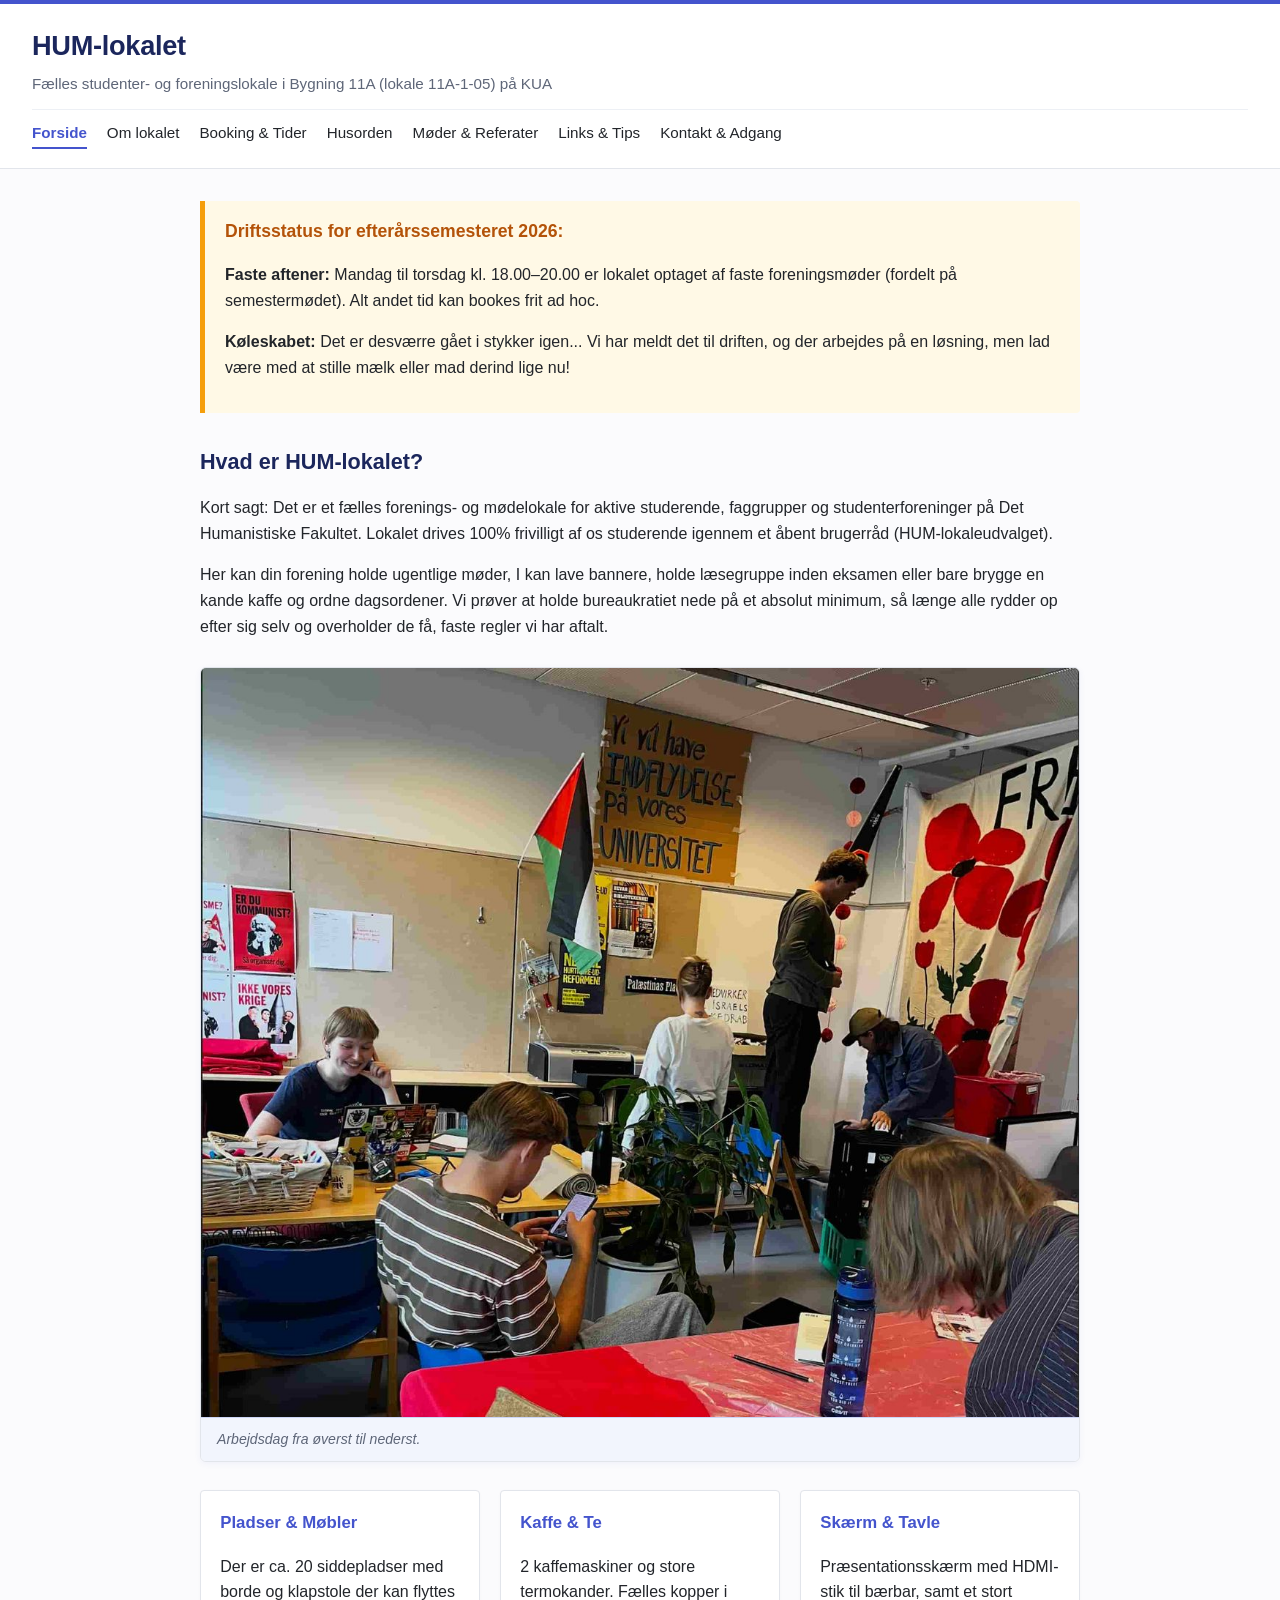
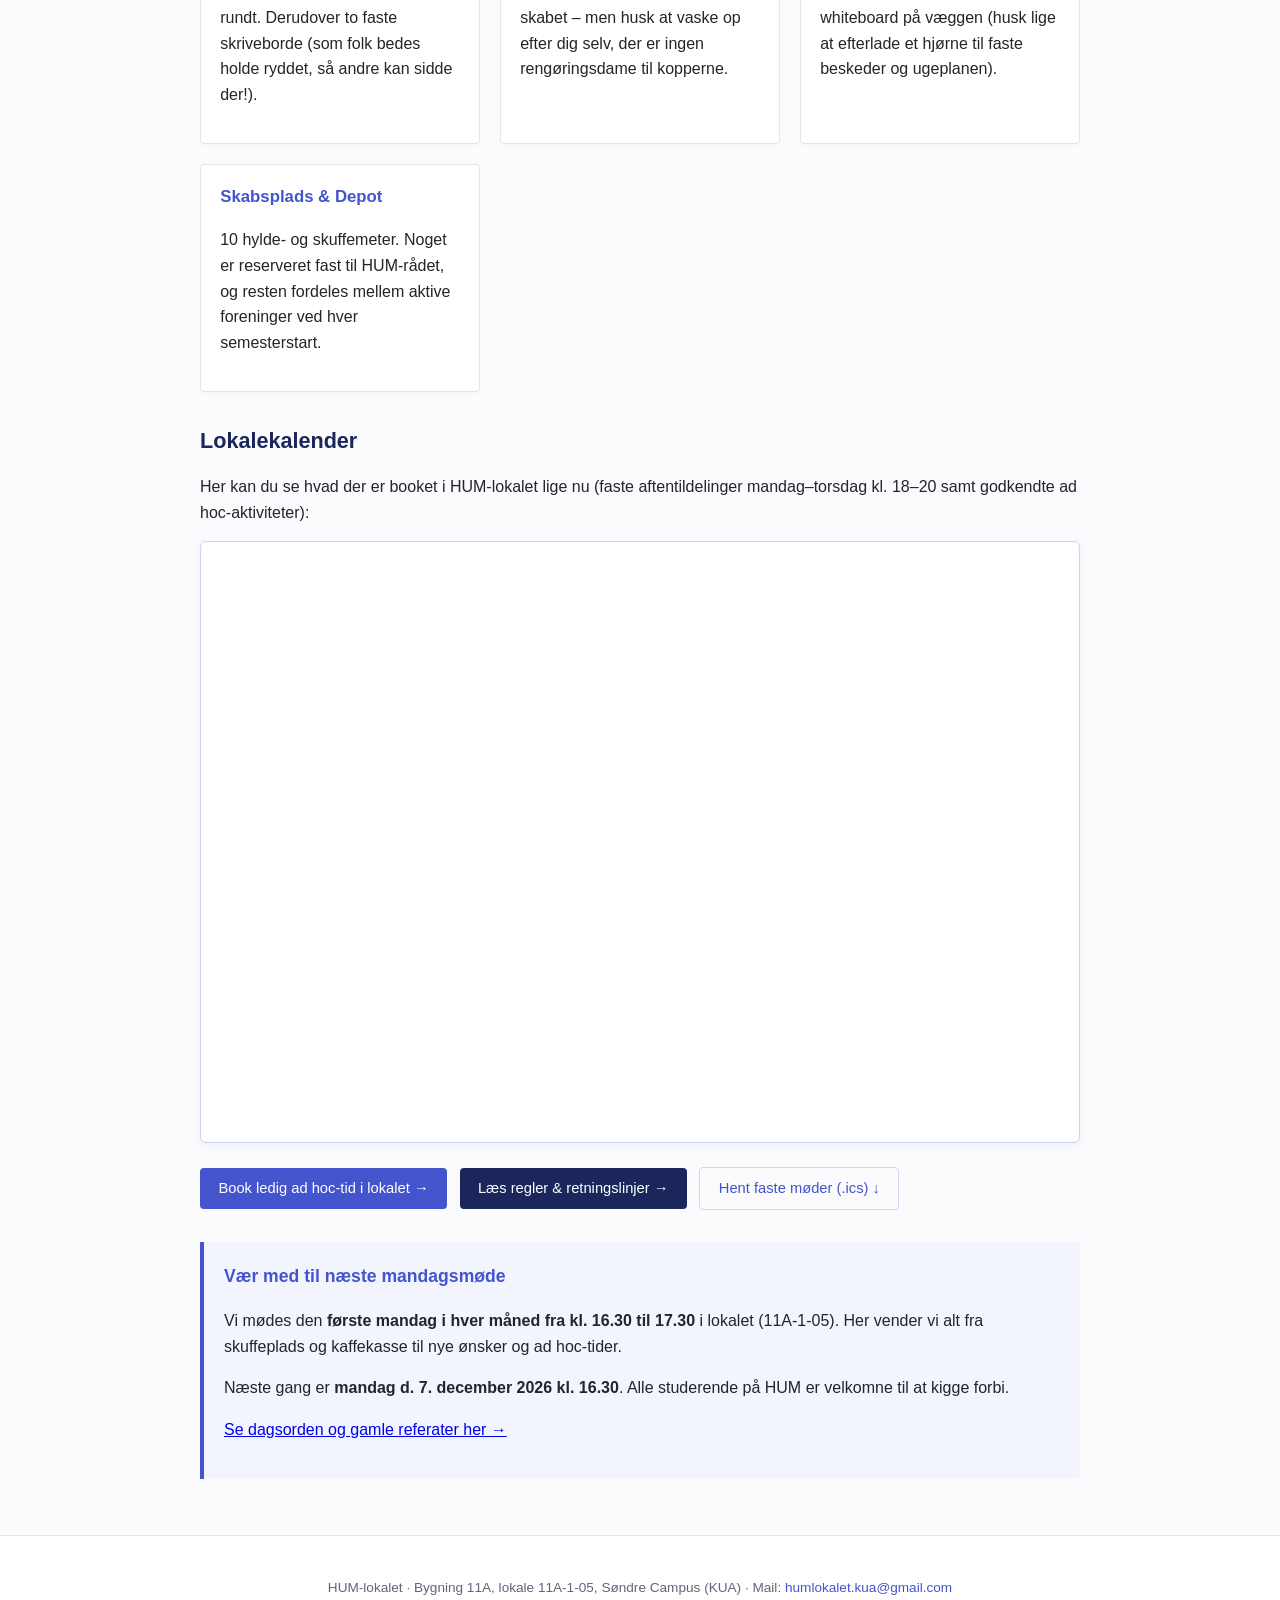
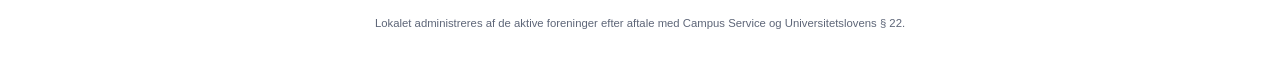
==== commit 76e753e8: "feat: optimeret dansk ugekalender, lokalt referatarkiv og ICS eksport" ====
--- a/index.html
+++ b/index.html
@@ -69,12 +69,13 @@
       <p>Her kan du se hvad der er booket i HUM-lokalet lige nu (faste aftentildelinger mandag–torsdag kl. 18–20 samt godkendte ad hoc-aktiviteter):</p>
       
       <div class="calendar-wrapper">
-        <iframe src="https://calendar.google.com/calendar/embed?src=humlokalet.kua%40gmail.com&ctz=Europe%2FCopenhagen" style="border: 0" width="100%" height="600" frameborder="0" scrolling="no"></iframe>
+        <iframe src="https://calendar.google.com/calendar/embed?src=humlokalet.kua%40gmail.com&ctz=Europe%2FCopenhagen&mode=WEEK&wkst=2&hl=da&showTitle=0&showNav=1&showDate=1&showPrint=0&showTabs=0&showCalendars=0&showTz=0" style="border: 0" width="100%" height="600" frameborder="0" scrolling="no"></iframe>
       </div>
       
       <p style="margin-top: 0.75rem;">
-        <a href="https://calendar.google.com/calendar/u/0?cid=aHVtbG9rYWxldC5rdWFAZ21haWwuY29t" target="_blank" rel="noopener" class="btn">Åbn kalenderen i Google Calendar / Tilføj →</a>
-        <a href="/booking/" class="btn" style="background: var(--dark-blue); margin-left: 0.5rem;">Læs regler & book ad hoc →</a>
+        <a href="https://calendar.google.com/calendar/u/0/appointments/schedules/AcZssZ1jp3ZjY6BK1qRwQJN4Qnzq2nO0DYPLTbCI2lCjQk_NJo_hct2kS0A90FhZgQ5IJQJiPuyJhNTt?gv=true" target="_blank" rel="noopener" class="btn">Book ledig ad hoc-tid i lokalet →</a>
+        <a href="/booking/" class="btn" style="background: var(--dark-blue); margin-left: 0.5rem;">Læs regler & retningslinjer →</a>
+        <a href="/faste-moeder.ics" class="btn" style="background: transparent; color: var(--primary-blue); border: 1px solid var(--border-blue); margin-left: 0.5rem;">Hent faste møder (.ics) ↓</a>
       </p>
     </section>
 
--- a/css/style.css
+++ b/css/style.css
@@ -179,16 +179,25 @@
   background: #fff;
   border: 1px solid var(--border-blue);
   border-radius: 6px;
-  overflow: hidden;
+  overflow-x: auto;
+  -webkit-overflow-scrolling: touch;
   box-shadow: 0 2px 8px rgba(68, 84, 205, 0.08);
   margin: 1rem 0;
 }
 
 .calendar-wrapper iframe {
   width: 100%;
+  min-width: 600px;
   height: 600px;
   border: 0;
   display: block;
+}
+
+@media (max-width: 640px) {
+  .calendar-wrapper iframe {
+    height: 520px;
+    min-width: 540px;
+  }
 }
 
 /* Tabeller */
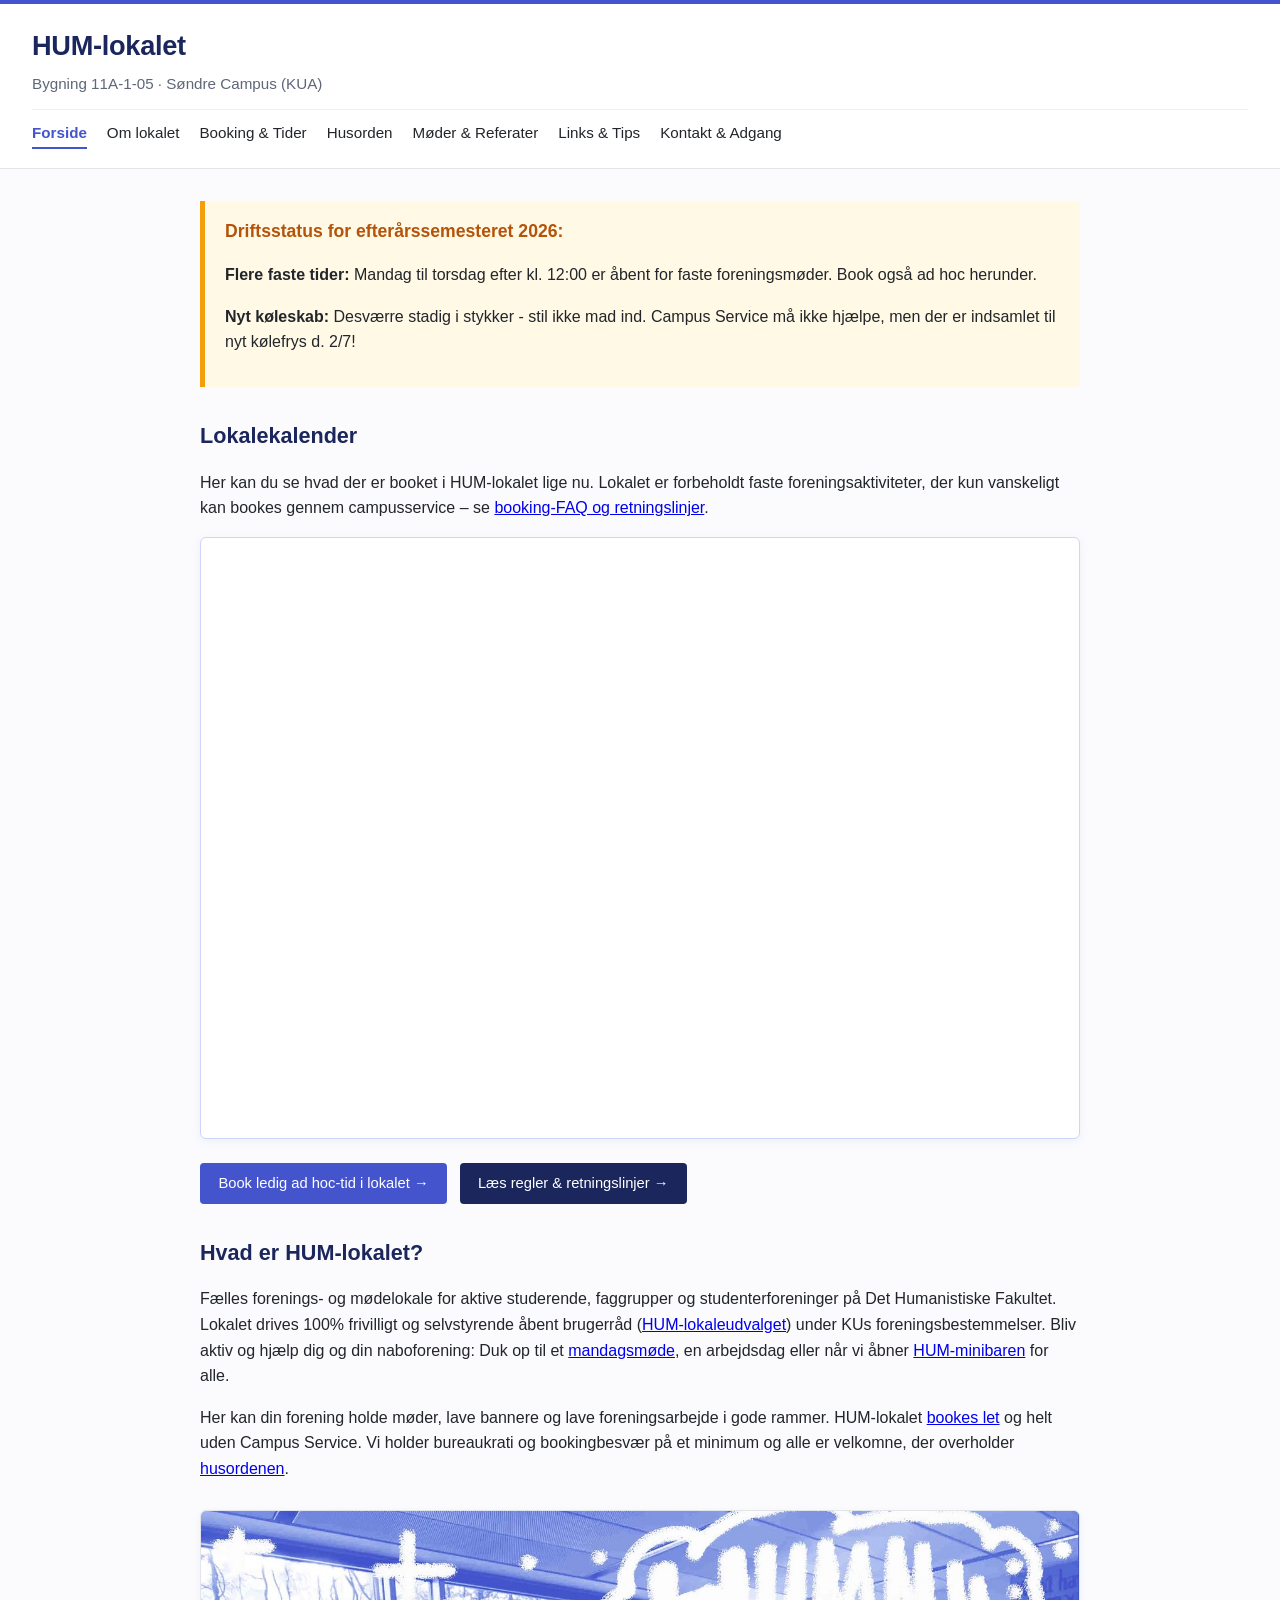
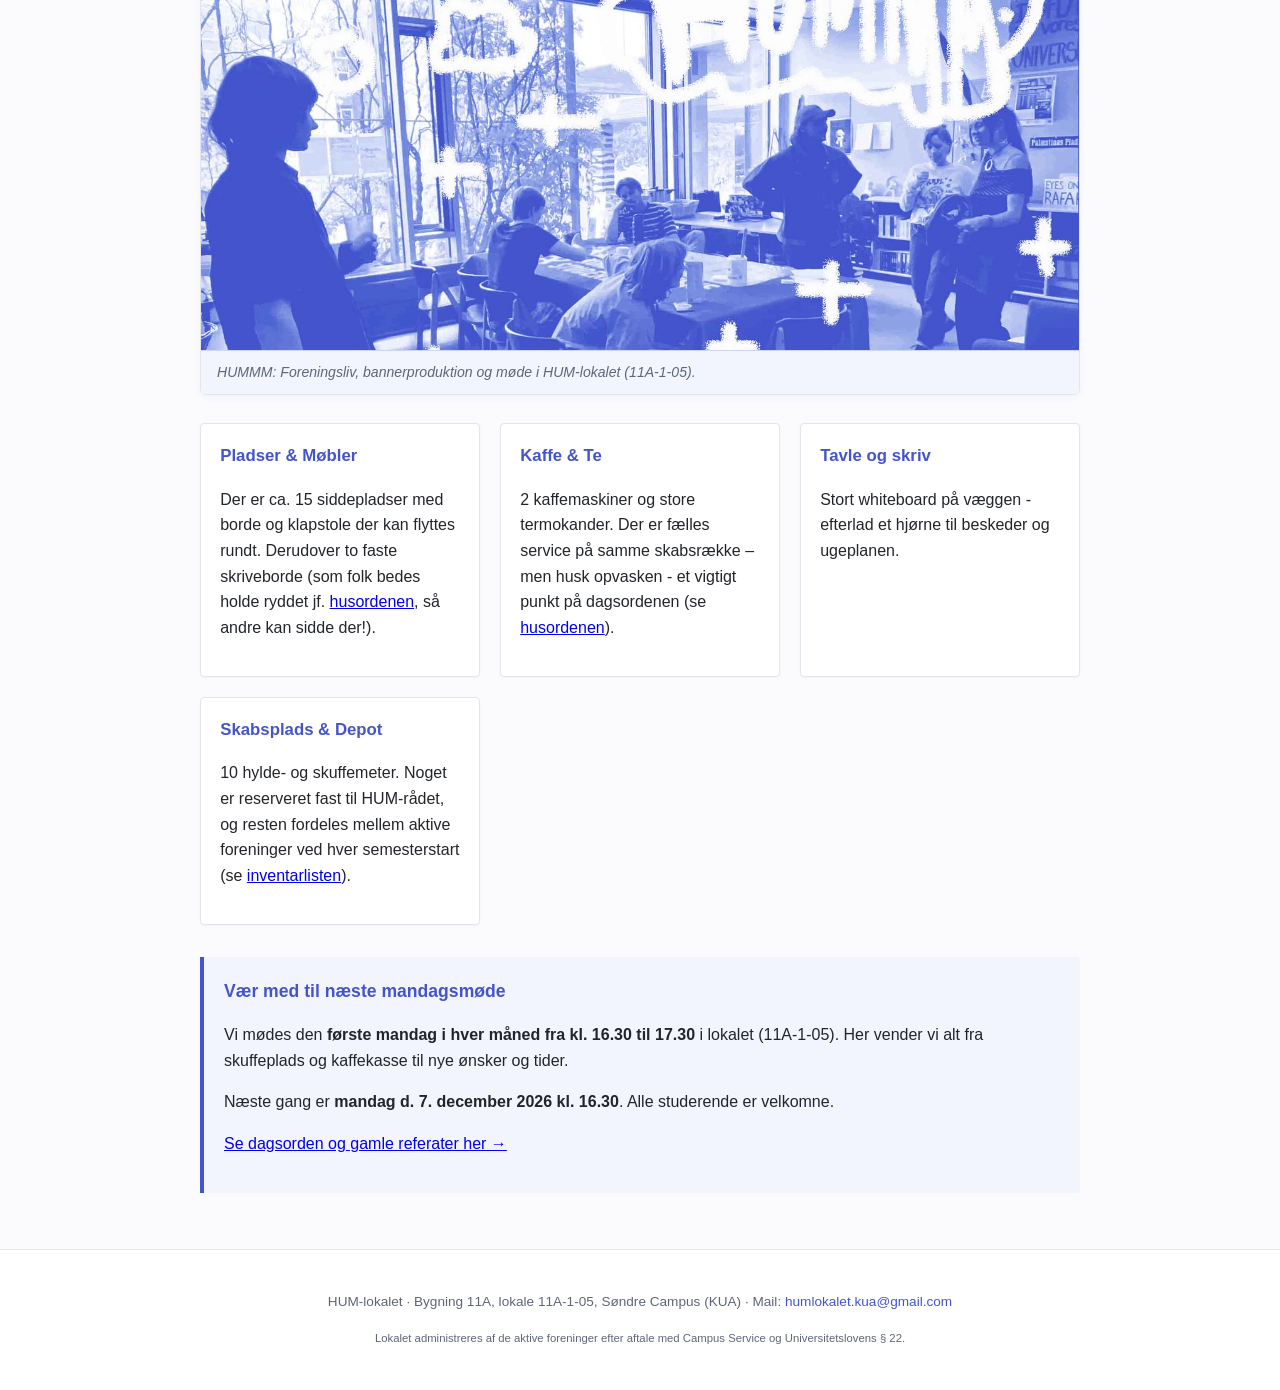
==== commit 4a217011: "feat: kalender og booking øverst på forsiden, ombytning og beskæring af billeder, opdateret forsides" ====
--- a/index.html
+++ b/index.html
@@ -11,7 +11,7 @@
   <header>
     <div class="header-inner">
       <h1>HUM-lokalet</h1>
-      <p class="tagline">Fælles studenter- og foreningslokale i Bygning 11A (lokale 11A-1-05) på KUA</p>
+      <p class="tagline">Bygning 11A-1-05 · Søndre Campus (KUA)</p>
     </div>
     <nav>
       <a href="/" class="active">Forside</a>
@@ -25,64 +25,63 @@
   </header>
 
   <main>
-    <!-- Gul driftsboks til hverdagsbeskeder -->
+    <!-- Driftsstatus for efterårssemesteret 2026 -->
     <div class="notice-box">
       <h3>Driftsstatus for efterårssemesteret 2026:</h3>
-      <p><strong>Faste aftener:</strong> Mandag til torsdag kl. 18.00–20.00 er lokalet optaget af faste foreningsmøder (fordelt på semestermødet). Alt andet tid kan bookes frit ad hoc.</p>
-      <p><strong>Køleskabet:</strong> Det er desværre gået i stykker igen... Vi har meldt det til driften, og der arbejdes på en løsning, men lad være med at stille mælk eller mad derind lige nu!</p>
+      <p><strong>Flere faste tider:</strong> Mandag til torsdag efter kl. 12:00 er åbent for faste foreningsmøder. Book også ad hoc herunder.</p>
+      <p><strong>Nyt køleskab:</strong> Desværre stadig i stykker - stil ikke mad ind. Campus Service må ikke hjælpe, men der er indsamlet til nyt kølefrys d. 2/7!</p>
     </div>
+
+    <!-- Bookingkalenderen og funktionaliteten øverst -->
+    <section class="calendar-section">
+      <h2>Lokalekalender</h2>
+      <p>Her kan du se hvad der er booket i HUM-lokalet lige nu. Lokalet er forbeholdt faste foreningsaktiviteter, der kun vanskeligt kan bookes gennem campusservice – se <a href="/booking/">booking-FAQ og retningslinjer</a>.</p>
+      
+      <div class="calendar-wrapper">
+        <iframe src="https://calendar.google.com/calendar/embed?height=600&wkst=2&ctz=Europe%2FCopenhagen&mode=WEEK&hl=da&title=HUM-lokalet&showTz=0&src=aHVtLmxva2FsZXVkdmFsZ0BnbWFpbC5jb20&src=ZGEuZGFuaXNoI2hvbGlkYXlAZ3JvdXAudi5jYWxlbmRhci5nb29nbGUuY29t&color=%23039be5&color=%230b8043" style="border-width:0" width="100%" height="600" frameborder="0" scrolling="no"></iframe>
+      </div>
+      
+      <p style="margin-top: 0.75rem;">
+        <a href="https://calendar.google.com/calendar/u/0/appointments/schedules/AcZssZ1jp3ZjY6BK1qRwQJN4Qnzq2nO0DYPLTbCI2lCjQk_NJo_hct2kS0A90FhZgQ5IJQJiPuyJhNTt?gv=true" target="_blank" rel="noopener" class="btn">Book ledig ad hoc-tid i lokalet →</a>
+        <a href="/booking/" class="btn" style="background: var(--dark-blue); margin-left: 0.5rem;">Læs regler & retningslinjer →</a>
+      </p>
+    </section>
 
     <section>
       <h2>Hvad er HUM-lokalet?</h2>
-      <p>Kort sagt: Det er et fælles forenings- og mødelokale for aktive studerende, faggrupper og studenterforeninger på Det Humanistiske Fakultet. Lokalet drives 100% frivilligt af os studerende igennem et åbent brugerråd (HUM-lokaleudvalget).</p>
-      <p>Her kan din forening holde ugentlige møder, I kan lave bannere, holde læsegruppe inden eksamen eller bare brygge en kande kaffe og ordne dagsordener. Vi prøver at holde bureaukratiet nede på et absolut minimum, så længe alle rydder op efter sig selv og overholder de få, faste regler vi har aftalt.</p>
+      <p>Fælles forenings- og mødelokale for aktive studerende, faggrupper og studenterforeninger på Det Humanistiske Fakultet. Lokalet drives 100% frivilligt og selvstyrende åbent brugerråd (<a href="/om/">HUM-lokaleudvalget</a>) under KUs foreningsbestemmelser. Bliv aktiv og hjælp dig og din naboforening: Duk op til et <a href="/moeder/">mandagsmøde</a>, en arbejdsdag eller når vi åbner <a href="/booking/">HUM-minibaren</a> for alle.</p>
+      <p>Her kan din forening holde møder, lave bannere og lave foreningsarbejde i gode rammer. HUM-lokalet <a href="/booking/">bookes let</a> og helt uden Campus Service. Vi holder bureaukrati og bookingbesvær på et minimum og alle er velkomne, der overholder <a href="/husorden/">husordenen</a>.</p>
     </section>
 
-    <!-- Billede fra lokalet -->
+    <!-- Det blå billede fra lokalet (croppet 1/3 i bunden) -->
     <figure class="featured-image">
-      <img src="/img/uploads/img02.jpg" alt="Arbejdsdag fra øverst til nederst.">
-      <figcaption>Arbejdsdag fra øverst til nederst.</figcaption>
+      <img src="/img/uploads/img03-hmmm.jpg" alt="Møde, kaffe og fællesskab i HUM-lokalet">
+      <figcaption>HUMMM: Foreningsliv, bannerproduktion og møde i HUM-lokalet (11A-1-05).</figcaption>
     </figure>
 
     <section class="boxes-grid">
       <div class="box">
         <h3>Pladser & Møbler</h3>
-        <p>Der er ca. 20 siddepladser med borde og klapstole der kan flyttes rundt. Derudover to faste skriveborde (som folk bedes holde ryddet, så andre kan sidde der!).</p>
+        <p>Der er ca. 15 siddepladser med borde og klapstole der kan flyttes rundt. Derudover to faste skriveborde (som folk bedes holde ryddet jf. <a href="/husorden/">husordenen</a>, så andre kan sidde der!).</p>
       </div>
       <div class="box">
         <h3>Kaffe & Te</h3>
-        <p>2 kaffemaskiner og store termokander. Fælles kopper i skabet – men husk at vaske op efter dig selv, der er ingen rengøringsdame til kopperne.</p>
+        <p>2 kaffemaskiner og store termokander. Der er fælles service på samme skabsrække – men husk opvasken - et vigtigt punkt på dagsordenen (se <a href="/husorden/">husordenen</a>).</p>
       </div>
       <div class="box">
-        <h3>Skærm & Tavle</h3>
-        <p>Præsentationsskærm med HDMI-stik til bærbar, samt et stort whiteboard på væggen (husk lige at efterlade et hjørne til faste beskeder og ugeplanen).</p>
+        <h3>Tavle og skriv</h3>
+        <p>Stort whiteboard på væggen - efterlad et hjørne til beskeder og ugeplanen.</p>
       </div>
       <div class="box">
         <h3>Skabsplads & Depot</h3>
-        <p>10 hylde- og skuffemeter. Noget er reserveret fast til HUM-rådet, og resten fordeles mellem aktive foreninger ved hver semesterstart.</p>
+        <p>10 hylde- og skuffemeter. Noget er reserveret fast til HUM-rådet, og resten fordeles mellem aktive foreninger ved hver semesterstart (se <a href="/om/">inventarlisten</a>).</p>
       </div>
-    </section>
-
-    <!-- Konkret Google Kalender direkte på forsiden -->
-    <section class="calendar-section">
-      <h2>Lokalekalender</h2>
-      <p>Her kan du se hvad der er booket i HUM-lokalet lige nu (faste aftentildelinger mandag–torsdag kl. 18–20 samt godkendte ad hoc-aktiviteter):</p>
-      
-      <div class="calendar-wrapper">
-        <iframe src="https://calendar.google.com/calendar/embed?src=humlokalet.kua%40gmail.com&ctz=Europe%2FCopenhagen&mode=WEEK&wkst=2&hl=da&showTitle=0&showNav=1&showDate=1&showPrint=0&showTabs=0&showCalendars=0&showTz=0" style="border: 0" width="100%" height="600" frameborder="0" scrolling="no"></iframe>
-      </div>
-      
-      <p style="margin-top: 0.75rem;">
-        <a href="https://calendar.google.com/calendar/u/0/appointments/schedules/AcZssZ1jp3ZjY6BK1qRwQJN4Qnzq2nO0DYPLTbCI2lCjQk_NJo_hct2kS0A90FhZgQ5IJQJiPuyJhNTt?gv=true" target="_blank" rel="noopener" class="btn">Book ledig ad hoc-tid i lokalet →</a>
-        <a href="/booking/" class="btn" style="background: var(--dark-blue); margin-left: 0.5rem;">Læs regler & retningslinjer →</a>
-        <a href="/faste-moeder.ics" class="btn" style="background: transparent; color: var(--primary-blue); border: 1px solid var(--border-blue); margin-left: 0.5rem;">Hent faste møder (.ics) ↓</a>
-      </p>
     </section>
 
     <section class="meeting-callout">
       <h3>Vær med til næste mandagsmøde</h3>
-      <p>Vi mødes den <strong>første mandag i hver måned fra kl. 16.30 til 17.30</strong> i lokalet (11A-1-05). Her vender vi alt fra skuffeplads og kaffekasse til nye ønsker og ad hoc-tider.</p>
-      <p>Næste gang er <strong>mandag d. 7. december 2026 kl. 16.30</strong>. Alle studerende på HUM er velkomne til at kigge forbi.</p>
+      <p>Vi mødes den <strong>første mandag i hver måned fra kl. 16.30 til 17.30</strong> i lokalet (11A-1-05). Her vender vi alt fra skuffeplads og kaffekasse til nye ønsker og tider.</p>
+      <p>Næste gang er <strong>mandag d. 7. december 2026 kl. 16.30</strong>. Alle studerende er velkomne.</p>
       <p><a href="/moeder/">Se dagsorden og gamle referater her →</a></p>
     </section>
   </main>
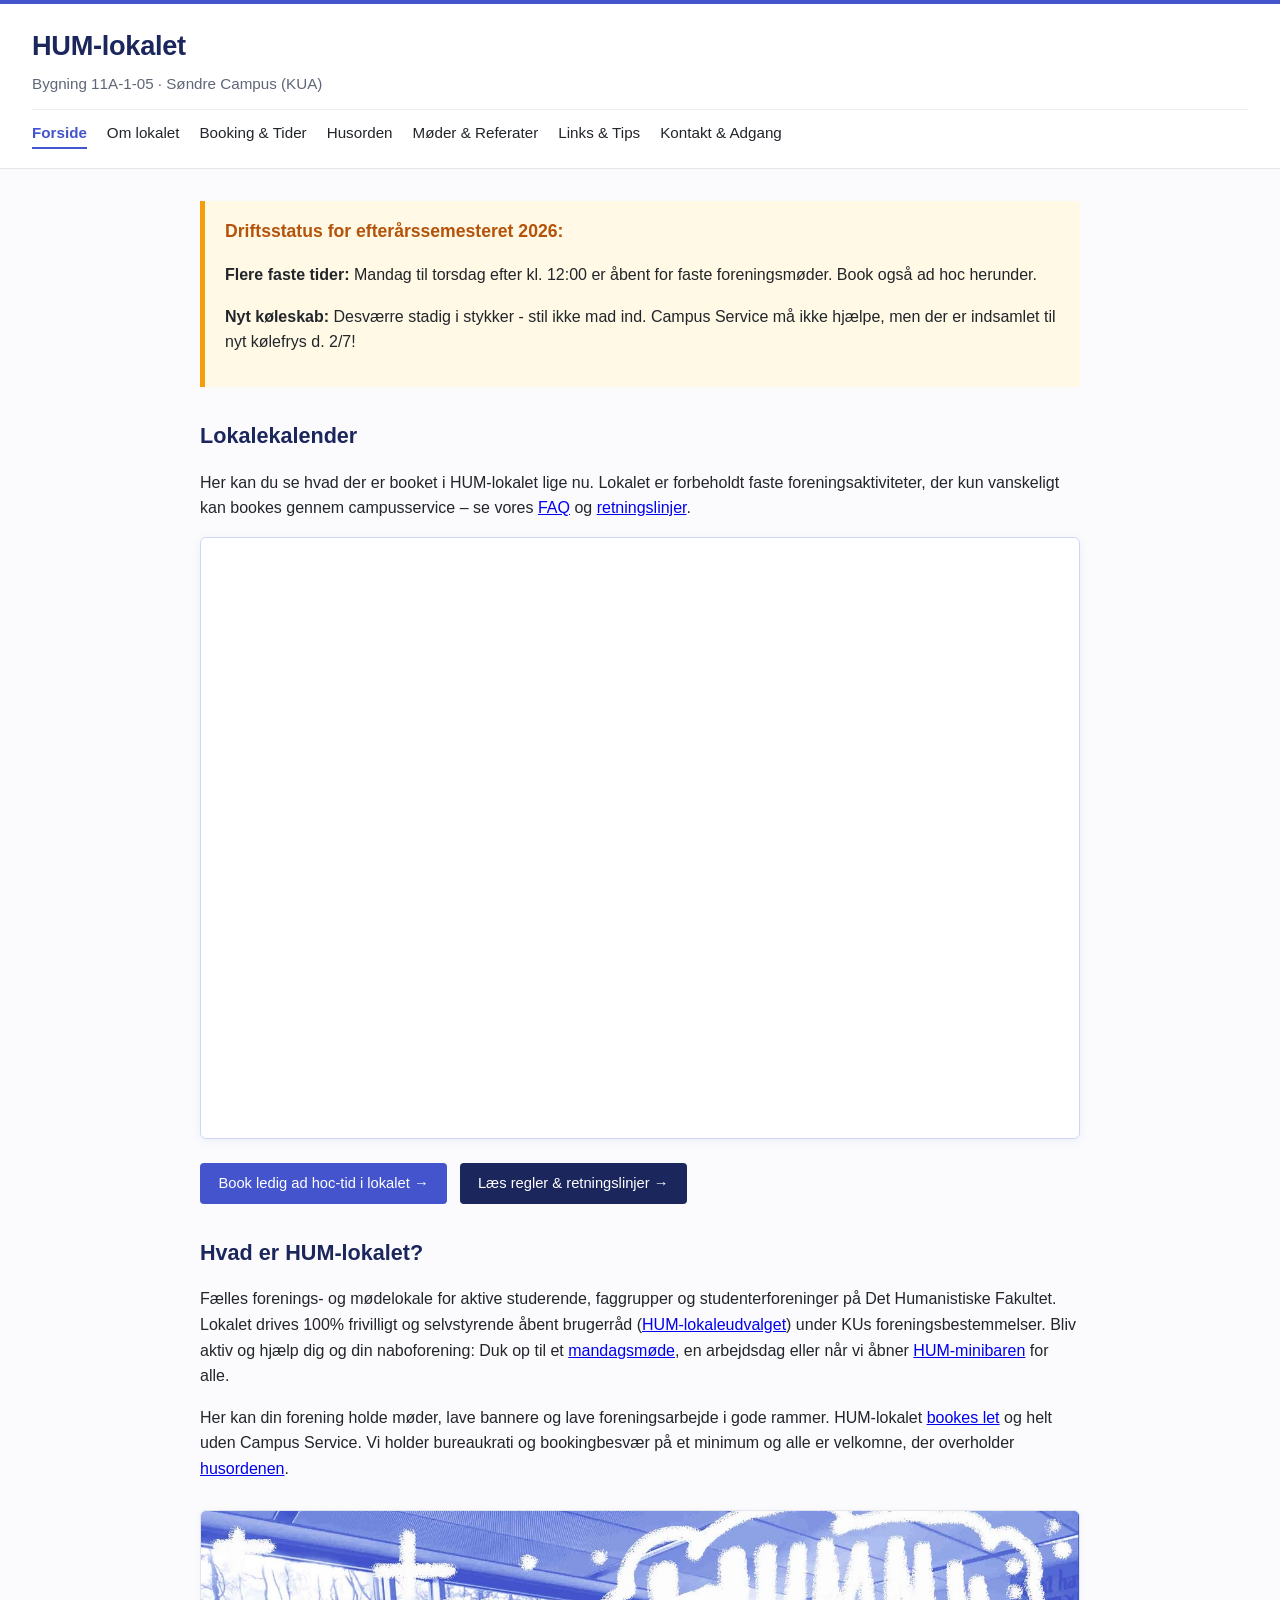
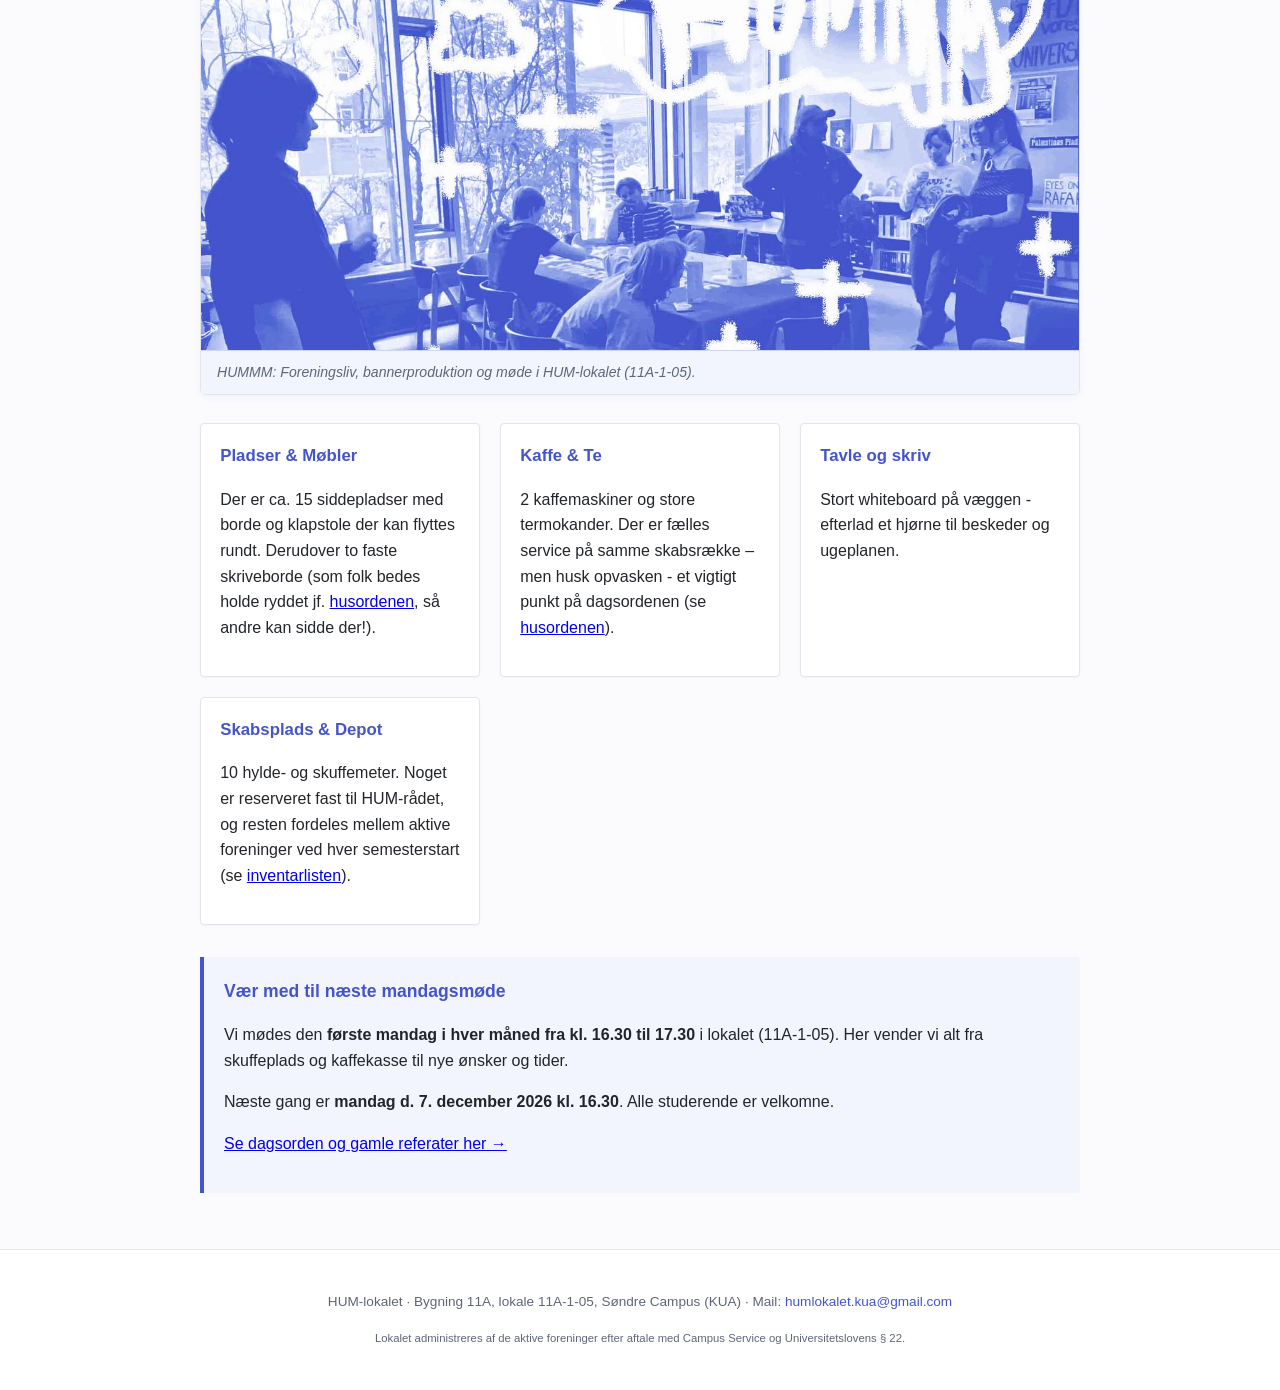
==== commit bdb01d22: "feat: opdater 'Om HUM-lokalet' med nyt tekstgrundlag samt integrer FAQ på bookingsiden" ====
--- a/index.html
+++ b/index.html
@@ -35,7 +35,7 @@
     <!-- Bookingkalenderen og funktionaliteten øverst -->
     <section class="calendar-section">
       <h2>Lokalekalender</h2>
-      <p>Her kan du se hvad der er booket i HUM-lokalet lige nu. Lokalet er forbeholdt faste foreningsaktiviteter, der kun vanskeligt kan bookes gennem campusservice – se <a href="/booking/">booking-FAQ og retningslinjer</a>.</p>
+      <p>Her kan du se hvad der er booket i HUM-lokalet lige nu. Lokalet er forbeholdt faste foreningsaktiviteter, der kun vanskeligt kan bookes gennem campusservice – se vores <a href="/booking/#faq">FAQ</a> og <a href="/booking/">retningslinjer</a>.</p>
       
       <div class="calendar-wrapper">
         <iframe src="https://calendar.google.com/calendar/embed?height=600&wkst=2&ctz=Europe%2FCopenhagen&mode=WEEK&hl=da&title=HUM-lokalet&showTz=0&src=aHVtLmxva2FsZXVkdmFsZ0BnbWFpbC5jb20&src=ZGEuZGFuaXNoI2hvbGlkYXlAZ3JvdXAudi5jYWxlbmRhci5nb29nbGUuY29t&color=%23039be5&color=%230b8043" style="border-width:0" width="100%" height="600" frameborder="0" scrolling="no"></iframe>
--- a/css/style.css
+++ b/css/style.css
@@ -135,7 +135,7 @@
   margin: 1.5rem 0;
 }
 
-.box, .rule-card, .rule, .info-card, .mail-box {
+.box, .rule-card, .rule, .info-card, .mail-box, .faq-item {
   background: #fff;
   border: 1px solid var(--border-light);
   border-radius: 4px;
@@ -143,7 +143,7 @@
   box-shadow: 0 1px 3px rgba(0,0,0,0.03);
 }
 
-.box h3, .rule-card h3 {
+.box h3, .rule-card h3, .faq-item h3 {
   color: var(--primary-blue);
   margin-top: 0;
   font-size: 1.05rem;
@@ -162,11 +162,15 @@
   color: var(--primary-blue);
 }
 
-.house-rules-list {
+.house-rules-list, .faq-list {
   display: flex;
   flex-direction: column;
   gap: 1.25rem;
   margin-top: 1.5rem;
+}
+
+.faq-item p:last-child {
+  margin-bottom: 0;
 }
 
 /* Kalender integration */
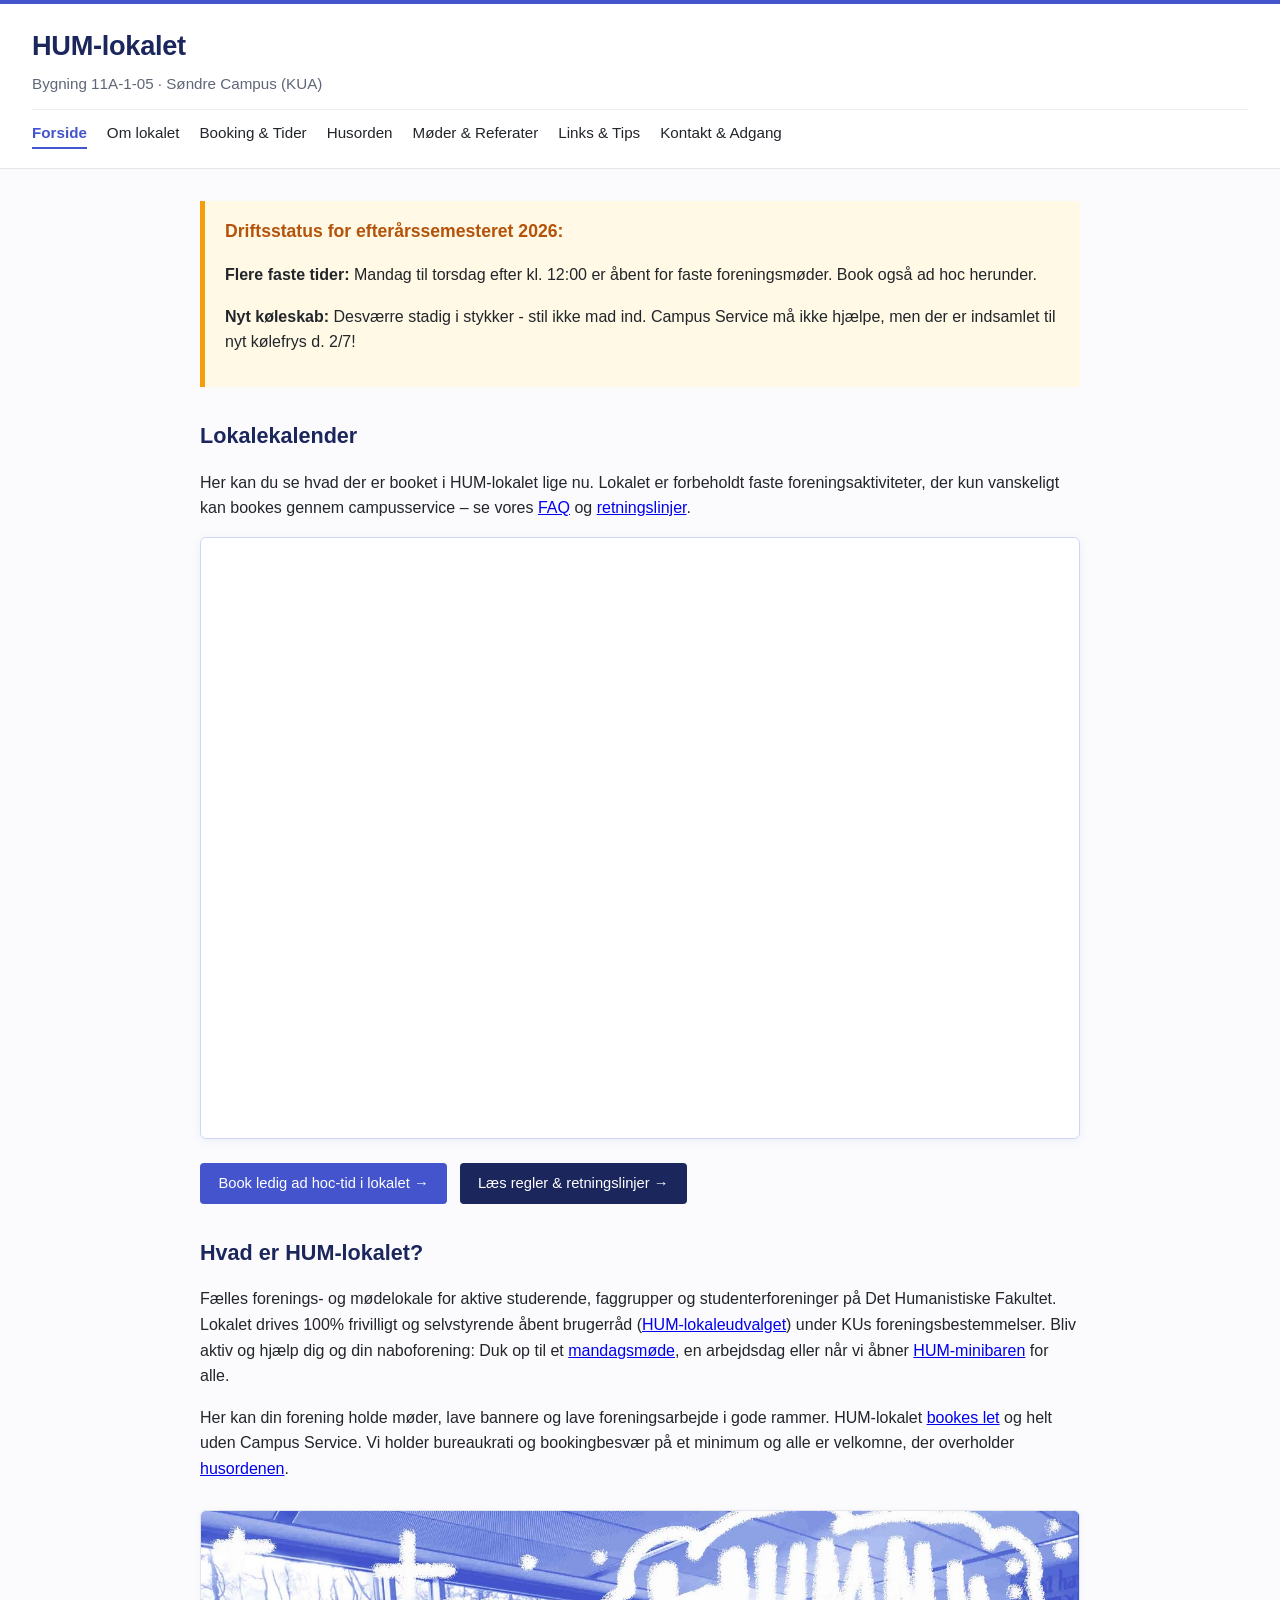
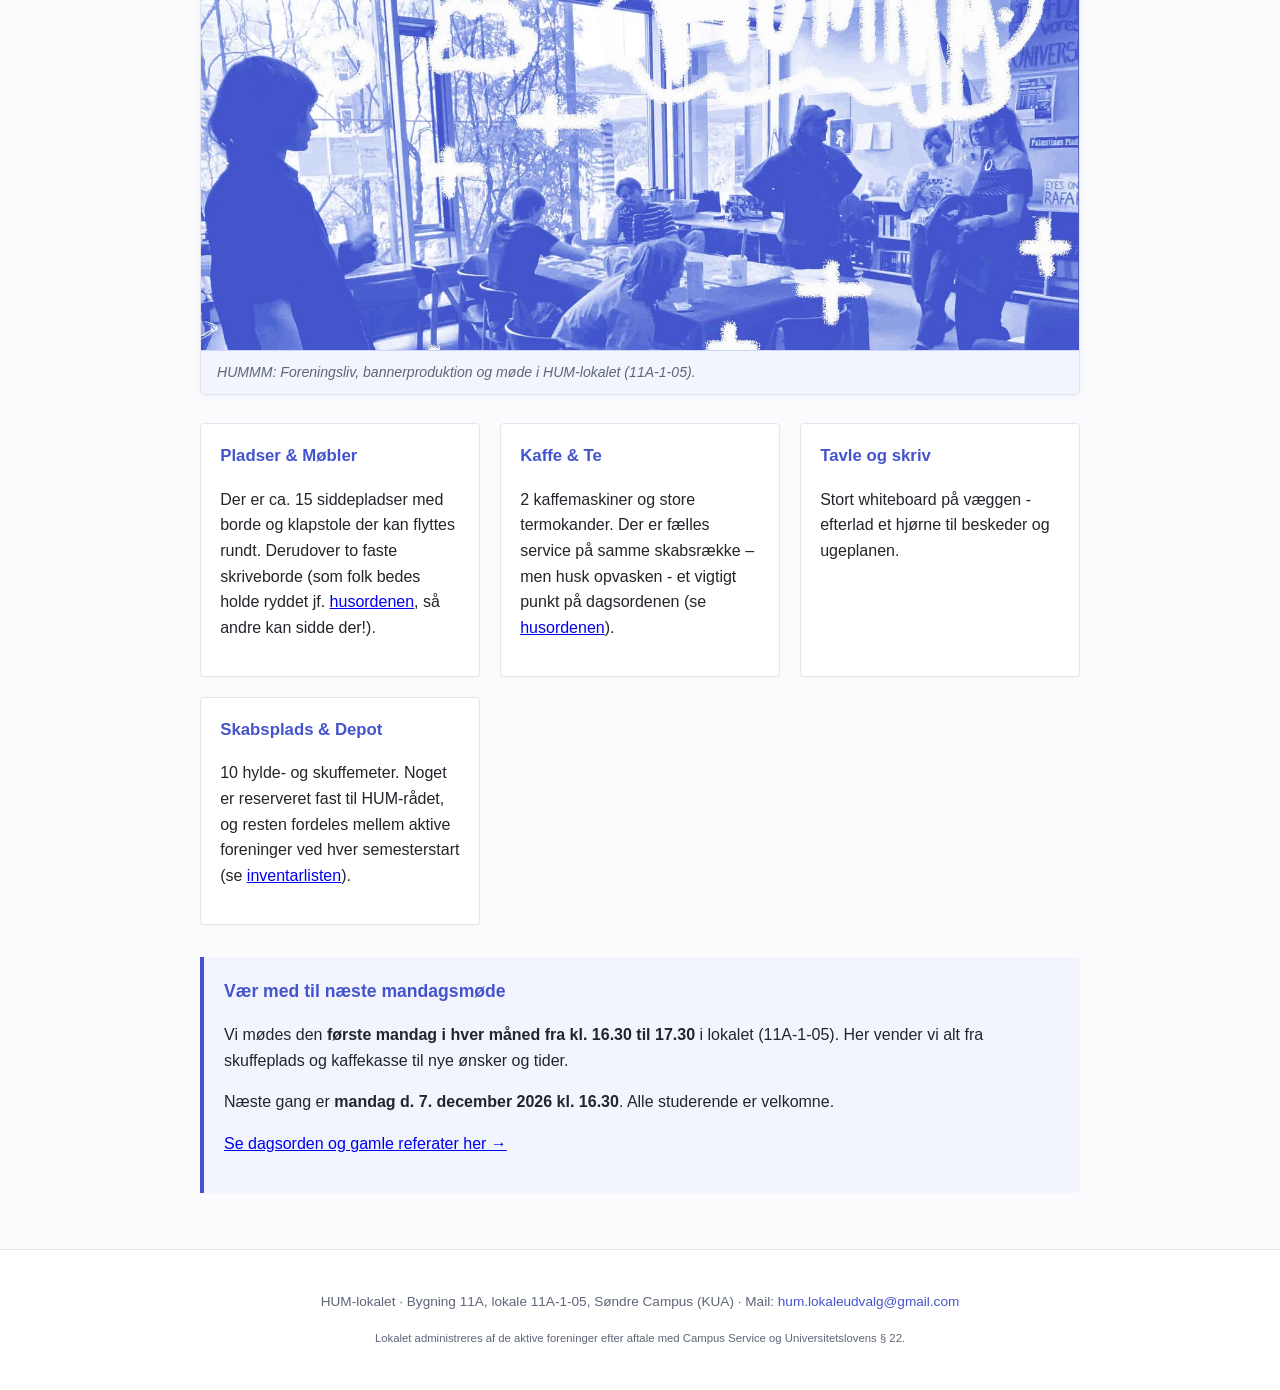
==== commit dac0d1cd: "fix: ret mailadresse til hum.lokaleudvalg@gmail.com overalt på sitet" ====
--- a/index.html
+++ b/index.html
@@ -42,7 +42,7 @@
       </div>
       
       <p style="margin-top: 0.75rem;">
-        <a href="https://calendar.google.com/calendar/u/0/appointments/schedules/AcZssZ1jp3ZjY6BK1qRwQJN4Qnzq2nO0DYPLTbCI2lCjQk_NJo_hct2kS0A90FhZgQ5IJQJiPuyJhNTt?gv=true" target="_blank" rel="noopener" class="btn">Book ledig ad hoc-tid i lokalet →</a>
+        <a href="https://calendar.google.com/calendar/appointments/schedules/AcZssZ1jp3ZjY6BK1qRwQJN4Qnzq2nO0DYPLTbCI2lCjQk_NJo_hct2kS0A90FhZgQ5IJQJiPuyJhNTt?gv=true" target="_blank" rel="noopener" class="btn">Book ledig ad hoc-tid i lokalet →</a>
         <a href="/booking/" class="btn" style="background: var(--dark-blue); margin-left: 0.5rem;">Læs regler & retningslinjer →</a>
       </p>
     </section>
@@ -87,7 +87,7 @@
   </main>
 
   <footer>
-    <p>HUM-lokalet · Bygning 11A, lokale 11A-1-05, Søndre Campus (KUA) · Mail: <a href="mailto:humlokalet.kua@gmail.com">humlokalet.kua@gmail.com</a></p>
+    <p>HUM-lokalet · Bygning 11A, lokale 11A-1-05, Søndre Campus (KUA) · Mail: <a href="mailto:hum.lokaleudvalg@gmail.com">hum.lokaleudvalg@gmail.com</a></p>
     <p><small>Lokalet administreres af de aktive foreninger efter aftale med Campus Service og Universitetslovens § 22.</small></p>
   </footer>
 
